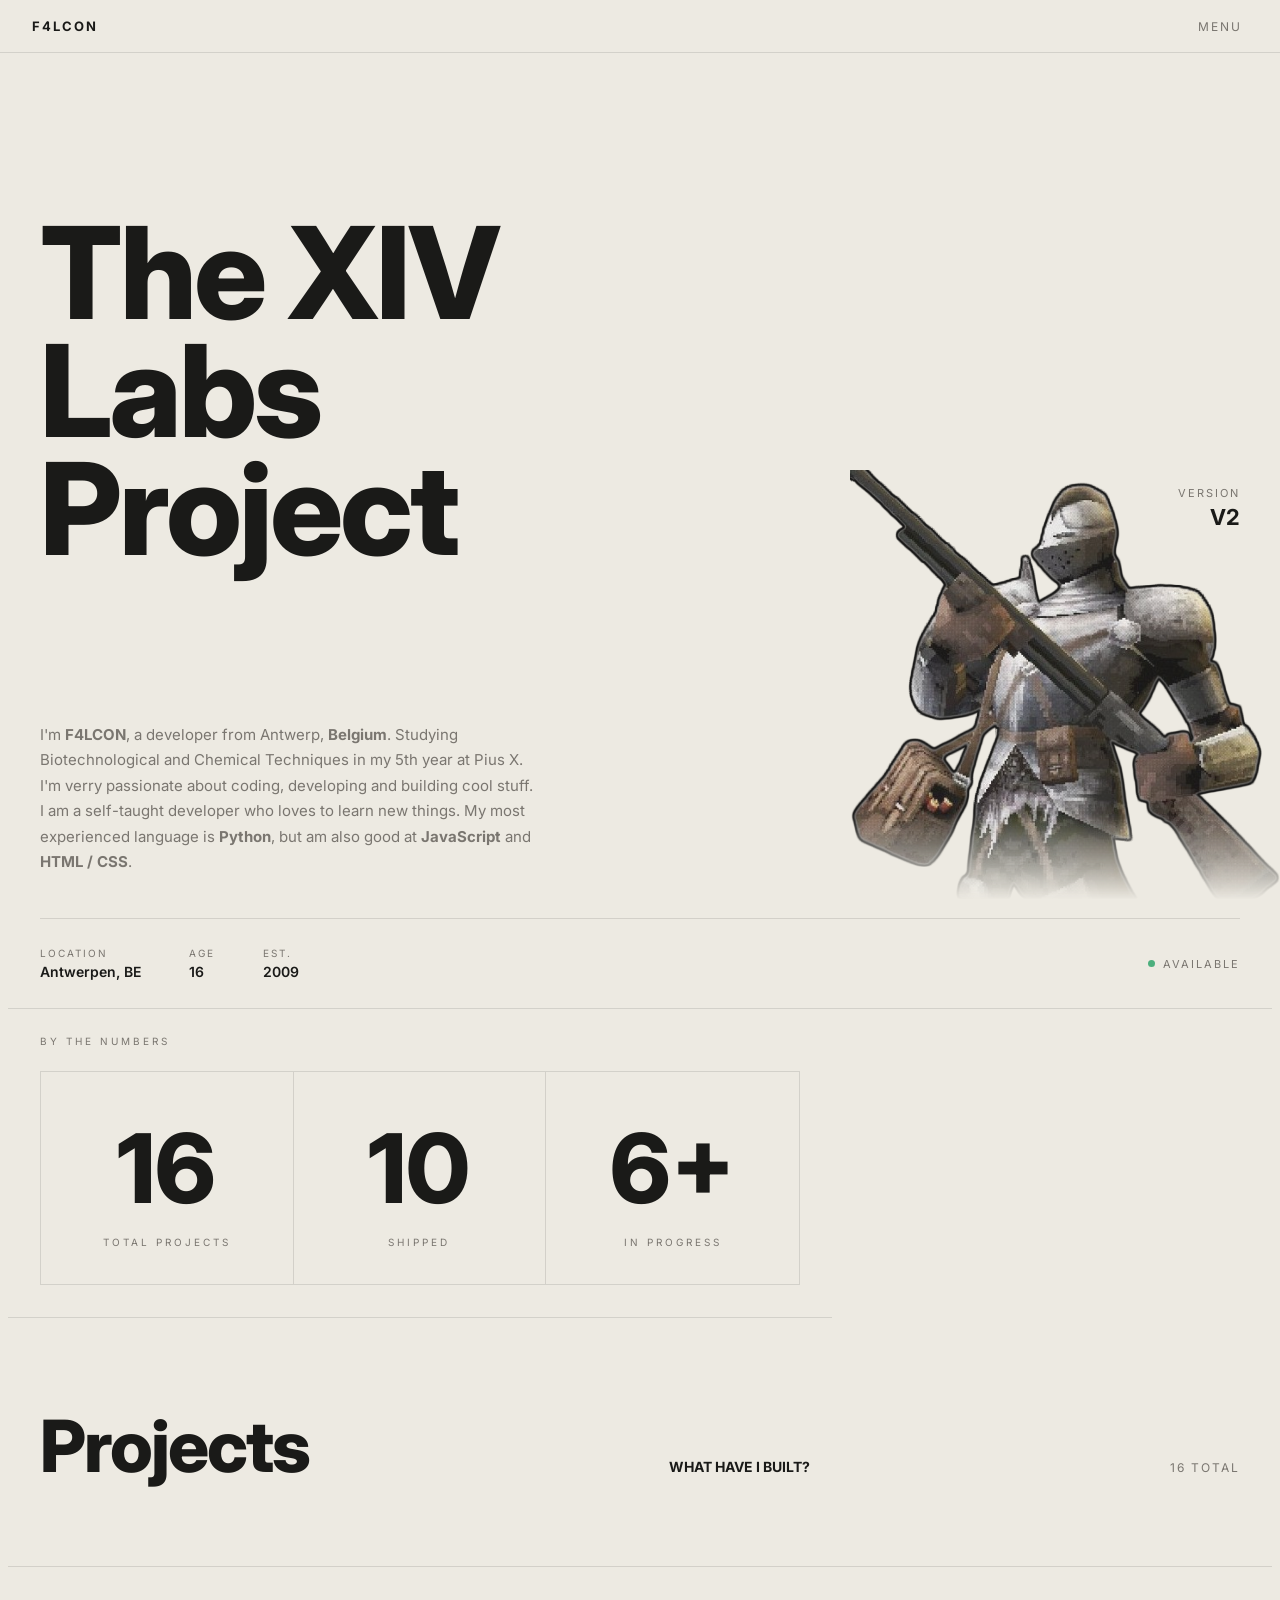
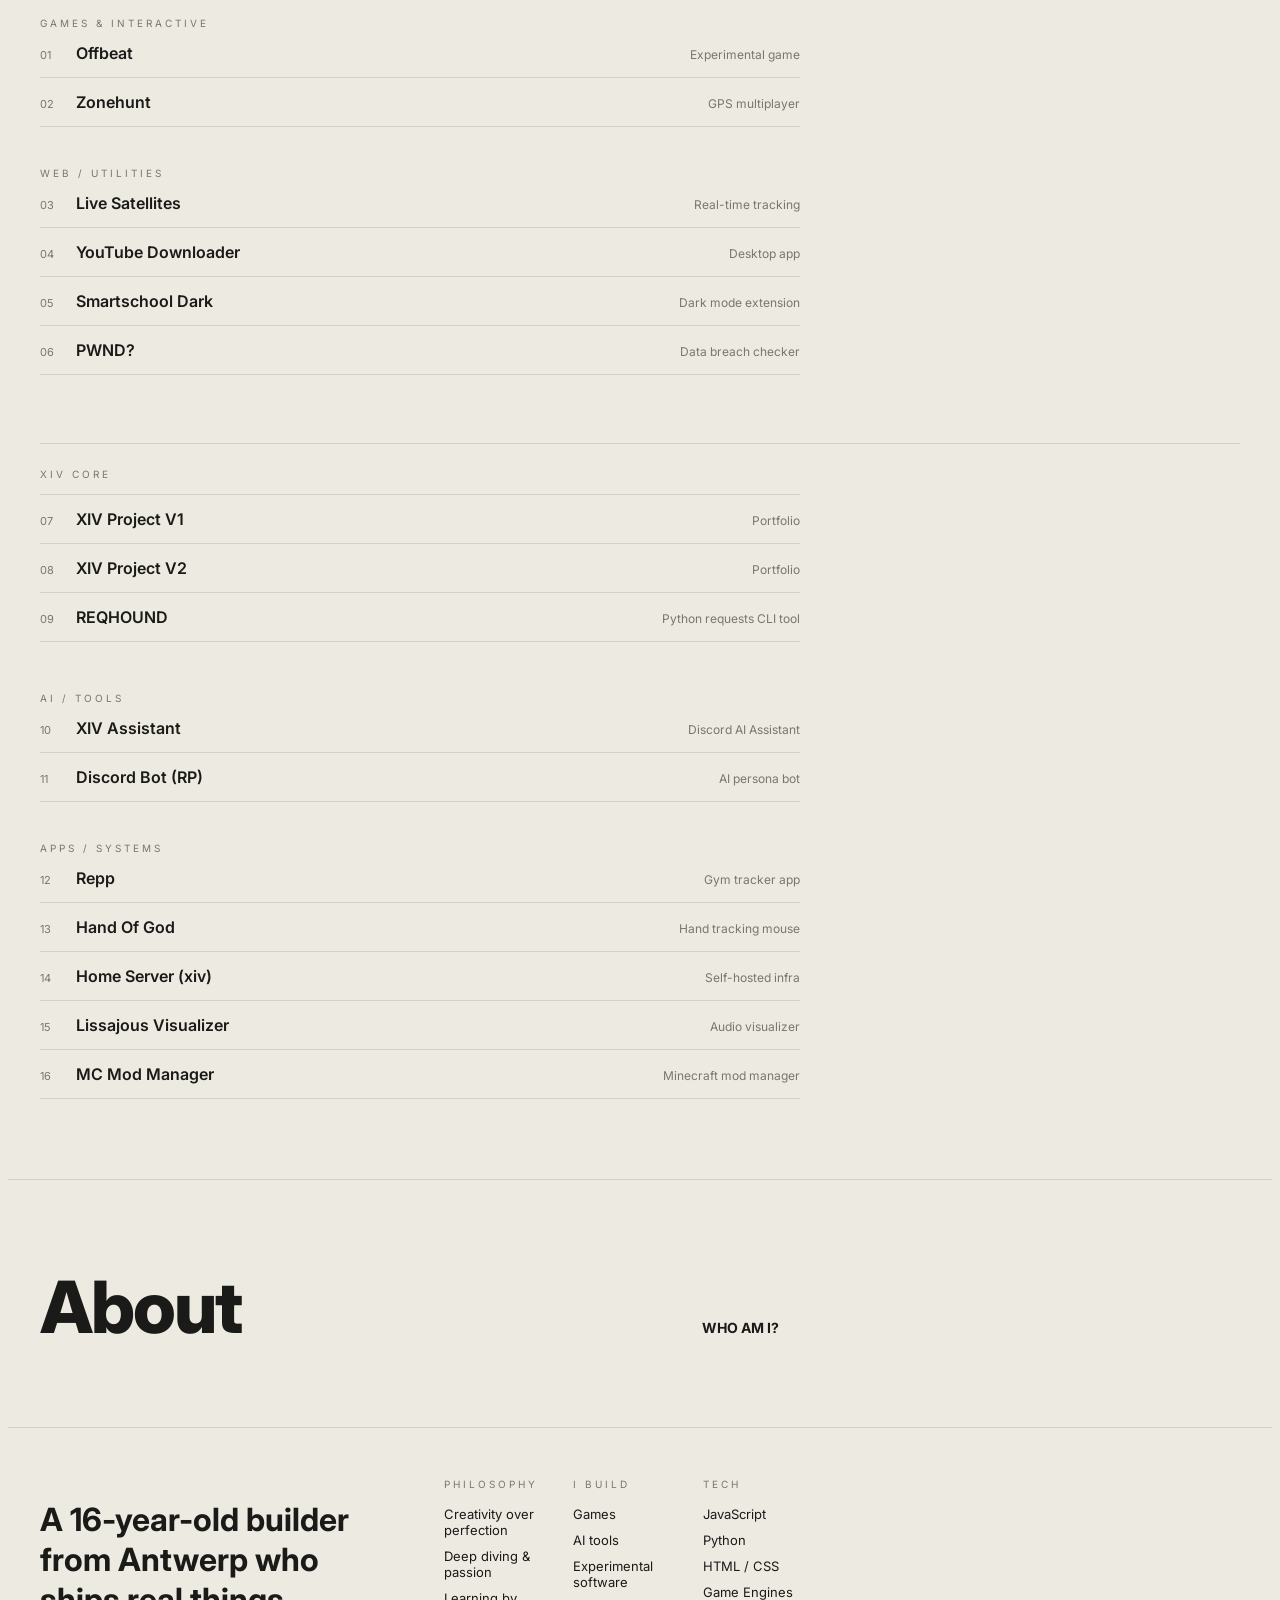
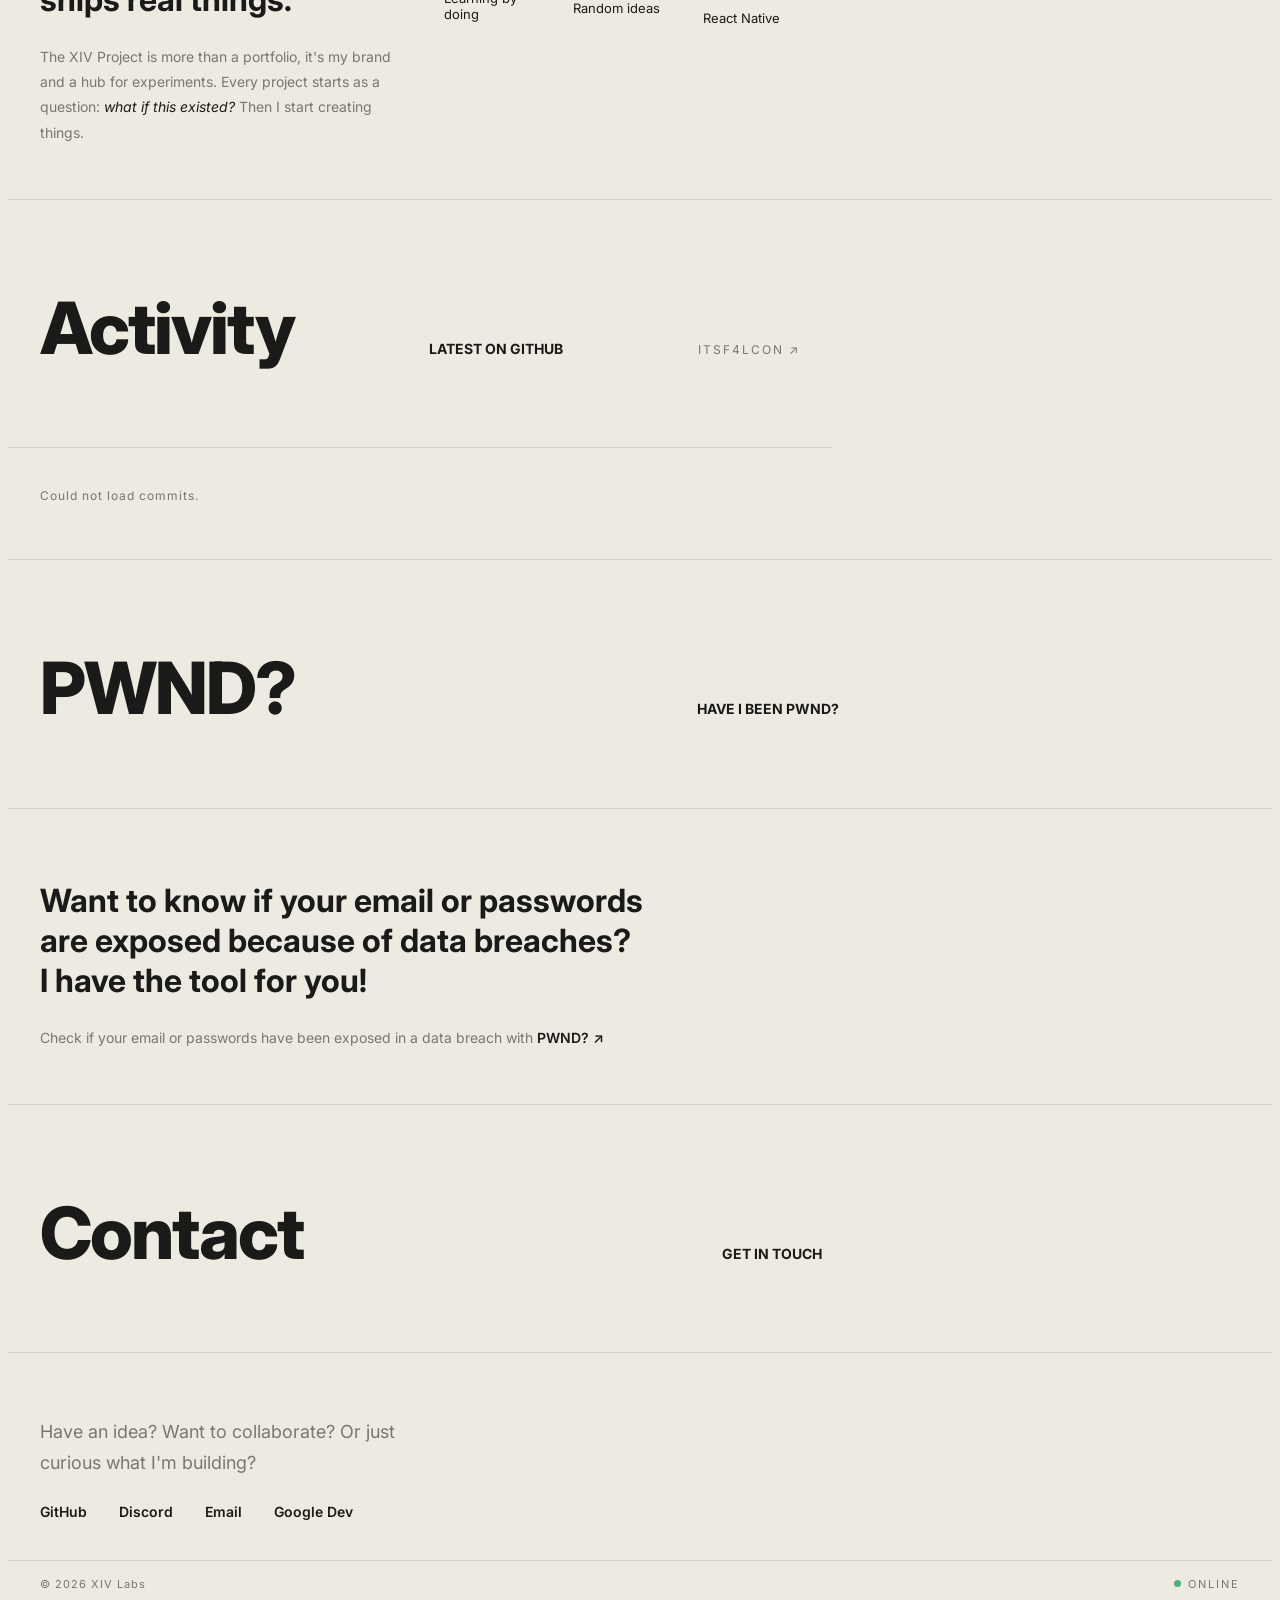
==== index.html @ 8c8ad5ab "Update right-column HTML comment Modify the inline HTML comment in index.html that marks the right c" ====
<!DOCTYPE html>
<html lang="en">
<head>
<meta charset="UTF-8">
<meta name="viewport" content="width=device-width, initial-scale=1.0">
<title>XIV Labs</title>

<!-- Favicon -->
<link rel="icon" type="image/png" href="XIV.png">
<link rel="apple-touch-icon" href="XIV.png">

<!-- OG / Discord embed -->
<meta property="og:title" content="XIV Labs — F4LCON">
<meta property="og:description" content="Developer from Antwerp. Building games, AI tools, and experimental software.">
<meta property="og:image" content="https://xivlabs.tech/XIV.png">
<meta property="og:url" content="https://xivlabs.tech">
<meta property="og:type" content="website">
<meta name="twitter:card" content="summary_large_image">
<meta name="twitter:title" content="XIV Labs — F4LCON">
<meta name="twitter:description" content="Developer from Antwerp. Building games, AI tools, and experimental software.">
<meta name="twitter:image" content="https://xivlabs.tech/XIV.png">

<link href="https://fonts.googleapis.com/css2?family=Inter:wght@300;400;500;600;700;800;900&display=swap" rel="stylesheet">
<link rel="stylesheet" href="styless.css">



</head>
<body>

<div class="side-menu" id="sideMenu">
  <div class="side-inner">

  <div class="side-profile">
    <div class="profile-left">
      <div class="profile-handle">F4LCON</div>
      <div class="profile-role">Builder / Developer</div>
    </div>
    <div class="profile-right">
      <div class="profile-status">
        <div class="status-dot"></div>
        Available
      </div>
      <div class="profile-location">Antwerpen, BE</div>
    </div>
  </div>

   <div class="side-clock">
    <div class="clock-time" id="clockTime">
      00<span class="colon">:</span>00<span class="colon">:</span>00
    </div>
    <div class="clock-meta">
      <div class="clock-date" id="clockDate">—</div>
      <div class="clock-tz">CET / UTC+1</div>
    </div>
  </div>

  <div class="side-nav">
    <a href="#projects">Projects <span class="nav-arrow">↗</span></a>
    <a href="#about">About <span class="nav-arrow">↗</span></a>
    <a href="#activity">Activity <span class="nav-arrow">↗</span></a>
    <a href="#PWND?">PWND? <span class="nav-arrow">↗</span></a>
    <a href="#contact">Contact <span class="nav-arrow">↗</span></a>
  </div>

  <img src="XIV.png" class="corner-avatar" alt="avatar">


    <div class="side-socials">
    <div class="social-label">Find me</div>
    <div class="social-row">
      <a href="https://github.com/itsf4lcon" class="social-link">GitHub</a>
      <a href="#" class="social-link">Discord</a>
      <a href="mailto:ran.geerts@xivlabs.tech" class="social-link">Email</a>
      <a href="https://g.dev/GeertsRan" class="social-link">Google Dev</a>
    </div>
  </div>
</div>
</div>

<img src="XIV.png" class="corner-avatar" alt="avatar" id="knightAvatar">
<div class="knight-popup" id="knightPopup"></div>

<div class="page" id="page">

 <nav>
    <a href="#" class="nav-logo">F4LCON</a>
    <button class="menu-btn" id="menuBtn">Menu</button>
  </nav>

<!-- HERO -->
<section class="hero">
  <div class="hero-version">
    <span class="hero-version-label">Version</span>
    <span class="hero-version-num">V2</span>
  </div>
  <h1 class="hero-title">The XIV Labs<br>Project</h1>
  <p class="hero-desc">I'm <strong>F4LCON</strong>, a developer from Antwerp, <strong>Belgium</strong>. Studying Biotechnological and Chemical Techniques in my 
    5th year at Pius X. I'm verry passionate about coding, developing and building cool stuff. I am
    a self-taught developer who loves to learn new things. My most experienced language is <strong>Python</strong>, but am also good at <strong>JavaScript</strong> and <strong>HTML / CSS</strong>.
  </p>
  <div class="hero-meta">
    <div class="meta-item">
      <span class="meta-label">Location</span>
      <span class="meta-value">Antwerpen, BE</span>
    </div>
    <div class="meta-item">
      <span class="meta-label">Age</span>
      <span class="meta-value">16</span>
    </div>
    <div class="meta-item">
      <span class="meta-label">Est.</span>
      <span class="meta-value">2009</span>
    </div>
    <div class="hero-available">
      <div class="avail-dot"></div>
      Available
    </div>
  </div>
</section>

<div class="extra-page" id="extra-page">
<!-- STATS -->
<section class="stats-section">
  <p class="stats-label reveal">By the numbers</p>
  <div class="stats-grid">
    <div class="stat-box">
      <span class="stat-num" data-val="13">16</span>
      <span class="stat-lbl">Total Projects</span>
    </div>
    <div class="stat-box">
      <span class="stat-num" data-val="7">10</span>
      <span class="stat-lbl">Shipped</span>
    </div>
    <div class="stat-box">
      <span class="stat-num" data-val="5">6+</span>
      <span class="stat-lbl">In Progress</span>
    </div>
  </div>
</section>
</div>
<!-- PROJECTS -->
<section class="projects-section" id="projects">
  <div class="section-header reveal">
    <h2 class="section-title">Projects</h2>
    <p><strong>WHAT HAVE I BUILT?</strong></p>
    <span class="section-count">16 Total</span>
  </div>

  <div class="projects-grid extra-page">
    <!-- Left column -->
    <div>
      <div class="proj-category extra-page">
        <p class="cat-label">Games &amp; Interactive</p>
        <a href="#" class="proj-item" data-d="0">
          <span class="proj-num">01</span>
          <span class="proj-name">Offbeat</span>
          <span class="proj-tag">Experimental game</span>
        </a>
        <a href="https://github.com/itsF4LCON/ZONE-Hunt-Server" class="proj-item" data-d="1">
          <span class="proj-num">02</span>
          <span class="proj-name">Zonehunt</span>
          <span class="proj-tag">GPS multiplayer</span>
        </a>
      </div>
      <div class="proj-category extra-page">
        <p class="cat-label">Web / Utilities</p>
        <a href="#" class="proj-item" data-d="2">
          <span class="proj-num">03</span>
          <span class="proj-name">Live Satellites</span>
          <span class="proj-tag">Real-time tracking</span>
        </a>
        <a href="https://github.com/itsF4LCON/Youtube-Downloader" class="proj-item" data-d="3">
          <span class="proj-num">04</span>
          <span class="proj-name">YouTube Downloader</span>
          <span class="proj-tag">Desktop app</span>
        </a>
        <a href="https://github.com/itsF4LCON/Smartschool-dark" class="proj-item" data-d="4">
          <span class="proj-num">05</span>
          <span class="proj-name">Smartschool Dark</span>
          <span class="proj-tag">Dark mode extension</span>
        </a>
        <a href="https://pwnd.xivlabs.tech" class="proj-item" data-d="4">
          <span class="proj-num">06</span>
          <span class="proj-name">PWND?</span>
          <span class="proj-tag">Data breach checker</span>
      </div>
      <div class="proj-category extra-page">
        <p class="cat-label">XIV Core</p>
        <a href="https://thexivproject.netlify.app" class="proj-item" data-d="5">
          <span class="proj-num">07</span>
          <span class="proj-name">XIV Project V1</span>
          <span class="proj-tag">Portfolio</span>
        </a>
        <a href="https://xivv2.netlify.app" class="proj-item" data-d="5">
          <span class="proj-num">08</span>
          <span class="proj-name">XIV Project V2</span>
          <span class="proj-tag">Portfolio</span>
        </a>
        <a href="https://github.com/itsF4LCON/REQHOUND" class="proj-item" data-d="5">
          <span class="proj-num">09</span>
          <span class="proj-name">REQHOUND</span>
          <span class="proj-tag">Python requests CLI tool</span>
        </a>
      </div>
    </div>
    <!-- Right column or some shit -->
    <div>
      <div class="proj-category extra-page">
        <p class="cat-label">AI / Tools</p>
        <a href="#" class="proj-item" data-d="0">
          <span class="proj-num">10</span>
          <span class="proj-name">XIV Assistant</span>
          <span class="proj-tag">Discord AI Assistant</span>
        </a>
        <a href="#" class="proj-item" data-d="1">
          <span class="proj-num">11</span>
          <span class="proj-name">Discord Bot (RP)</span>
          <span class="proj-tag">AI persona bot</span>
        </a>
      </div>
      <div class="proj-category extra-page">
        <p class="cat-label">Apps / Systems</p>
        <a href="https://repp.xivlabs.tech/" class="proj-item" data-d="2">
          <span class="proj-num">12</span>
          <span class="proj-name">Repp</span>
          <span class="proj-tag">Gym tracker app</span>
        </a>
        <a href="https://github.com/itsF4LCON/HandOfGod" class="proj-item" data-d="3">
          <span class="proj-num">13</span>
          <span class="proj-name">Hand Of God</span>
          <span class="proj-tag">Hand tracking mouse</span>
        </a>
        <a href="#" class="proj-item" data-d="4">
          <span class="proj-num">14</span>
          <span class="proj-name">Home Server (xiv)</span>
          <span class="proj-tag">Self-hosted infra</span>
        </a>
        <a href="https://github.com/itsF4LCON/VIZUAL" class="proj-item" data-d="5">
          <span class="proj-num">15</span>
          <span class="proj-name">Lissajous Visualizer</span>
          <span class="proj-tag">Audio visualizer</span>
        </a>
        <a href="https://github.com/itsF4LCON/XIV-s-MOD-MANAGER" class="proj-item" data-d="5">
          <span class="proj-num">16</span>
          <span class="proj-name">MC Mod Manager</span>
          <span class="proj-tag">Minecraft mod manager</span>
        </a>
      </div>
    </div>
  </div>

</section>

<!-- ABOUT -->
<section class="about-section" id="about">
  <div class="section-header reveal">
    <h2 class="section-title">About</h2>
    <p><strong>WHO AM I?</strong></p>
    <span class="section-count"> </span>
  </div>
<div class="extra-page" id="extra-page">
  <div class="about-inner">
    <div class="about-left reveal">
      <p class="about-tagline">A 16-year-old builder from Antwerp who ships real things.</p>
      <p class="about-body">
        The XIV Project is more than a portfolio, it's my brand and a hub for experiments. Every project starts as a question: <em>what if this existed?</em> Then I start creating things.
      </p>
    </div>
    <div class="about-cols reveal">
      <div>
        <p class="about-col-label">Philosophy</p>
        <div class="about-col-items">
          <span>Creativity over perfection</span>
          <span>Deep diving &amp; passion</span>
          <span>Learning by doing</span>
        </div>
      </div>
      <div>
        <p class="about-col-label">I Build</p>
        <div class="about-col-items">
          <span>Games</span>
          <span>AI tools</span>
          <span>Experimental software</span>
          <span>Random ideas</span>
        </div>
      </div>
      <div>
        <p class="about-col-label">Tech</p>
        <div class="about-col-items">
          <span>JavaScript</span>
          <span>Python</span>
          <span>HTML / CSS</span>
          <span>Game Engines</span>
          <span>React Native</span>
        </div>
      </div>
    </div>
  </div>
</div>
</section>

<!-- GITHUB ACTIVITY -->
<section class="activity-section extra-page" id="activity">
  <div class="section-header reveal">
    <h2 class="section-title">Activity</h2>
    <p><strong>LATEST ON GITHUB</strong></p>
    <a href="https://github.com/itsF4LCON" class="section-count" target="_blank" style="text-decoration:none;">itsF4LCON ↗</a>
  </div>
  <div class="activity-feed reveal" id="gh-feed">
    <div class="gh-loading">Fetching activity...</div>
  </div>
</section>

<section class="contact-section" id="PWND?">
  <div class="section-header reveal">
    <h2 class="section-title">PWND?</h2>
    <p><strong>HAVE I BEEN PWND?</strong></p>
    <span class="section-count"> </span>
  </div>
  <div class="contact-inner reveal">
    <p class="about-tagline">Want to know if your email or passwords <br>are exposed because of data breaches? <br>
    I have the tool for you!</p>
    <p class="about-body">
    Check if your email or passwords have been exposed in a data breach with <a href="https://pwnd.xivlabs.tech" class="contact-link"> PWND? ↗</a>
    </p>
  </div>
</section>

<!-- CONTACT -->
<section class="contact-section" id="contact">
  <div class="section-header reveal">
    <h2 class="section-title">Contact</h2>
    <p><strong>GET IN TOUCH</strong></p>
    <span class="section-count"> </span>
  </div>
  <div class="contact-inner reveal">
    <p class="contact-body-text">Have an idea? Want to collaborate? Or just curious what I'm building?</p>
    <div class="contact-links-row">
      <a href="https://github.com/itsf4lcon" class="contact-link">GitHub</a>
      <a href="#" class="contact-link">Discord</a>
      <a href="mailto:ran.geerts@xivlabs.tech" class="contact-link">Email</a>
      <a href="https://g.dev/GeertsRan" class="contact-link">Google Dev</a>
    </div>
  </div>
</section>
</div>
<!-- FOOTER -->
<footer>
  <span class="footer-copy">© 2026 XIV Labs</span>
  <div class="footer-online">
    <div class="footer-dot"></div>
    Online
  </div>
</footer>



<script>
// =========================
// ALL REPOS COMMITS FEED
// =========================
const ghFeed = document.getElementById('gh-feed');
const USER = "itsF4LCON";

fetch(`https://api.github.com/users/${USER}/repos?per_page=100&sort=updated`)
  .then(r => r.json())
  .then(async repos => {

    // Fetch commits from top updated repos (limit to avoid rate limit)
    const commitFetches = repos.slice(0, 10).map(repo =>
      fetch(`https://api.github.com/repos/${USER}/${repo.name}/commits?per_page=5`)
        .then(r => r.json())
        .then(commits =>
          commits.map(c => ({
            message: c.commit.message.split('\n')[0],
            author: c.commit.author.name,
            avatar: c.author?.avatar_url || '',
            date: new Date(c.commit.author.date),
            url: c.html_url,
            repo: repo.name
          }))
        )
        .catch(() => [])
    );

    const allCommits = (await Promise.all(commitFetches))
      .flat()
      .sort((a, b) => b.date - a.date)
      .slice(0, 8);

    const now = new Date();

    const items = allCommits.map((c, i) => {
      const diff = Math.floor((now - c.date) / 1000 / 60);

      let ago = diff < 60 
        ? `${diff}m ago` 
        : diff < 1440 
          ? `${Math.floor(diff/60)}h ago` 
          : `${Math.floor(diff/1440)}d ago`;

      return `
        <a href="${c.url}" target="_blank" class="gh-item"
           style="animation-delay:${i * 50}ms; align-items: flex-start; padding: 12px 0; color: inherit; text-decoration: none;">
          
          <span class="gh-dot" style="margin-top: 6px;"></span>

          <div style="display: flex; flex-direction: column; gap: 4px; width: 100%;">
            
            <span style="font-weight: 600; font-size: 1.05em; line-height: 1.4;">
              ${c.message}
            </span>

            <span style="font-size: 0.85em; display: flex; align-items: center; gap: 6px;">
              <img src="${c.avatar}" style="width: 16px; height: 16px; border-radius: 50%;">
              <span style="opacity: 0.7;">
                <strong>${c.author}</strong> in ${c.repo} • ${ago}
              </span>
            </span>

          </div>
        </a>
      `;
    });

    ghFeed.innerHTML = items.join('') || '<div class="gh-loading">No commits found.</div>';
  })
  .catch(err => {
    console.error(err);
    ghFeed.innerHTML = '<div class="gh-loading">Could not load commits.</div>';
  });


// =========================
// KNIGHT EASTER EGG
// =========================
const knight = document.getElementById('knightAvatar');
const popup = document.getElementById('knightPopup');

const messages = [
  'still here.', 'always am.', 'they called me XIV. don\'t remember why.',
  'used to serve. long time ago.', 'the flag changed. I didn\'t.',
  'they put me on a list after that.', 'death list. number three.',
  'the first two found me.', 'they didn\'t leave.',
  'last contract went sideways. client didn\'t make it.',
  'neither did the ones who sent him.', 'no orders now. no flag. just the shotgun.',
  'they called it anarchy. I call it survival.', 'XIV was a rank once. now it\'s a warning.',
  '...you\'ve been here a while. follow me.',
];

let clickCount = 0;
let popupTimeout;

knight.style.pointerEvents = 'auto';
knight.style.cursor = 'pointer';

knight.addEventListener('click', () => {
  if (clickCount >= messages.length) return;

  const msg = messages[clickCount];
  popup.textContent = msg;
  popup.classList.add('show');

  clearTimeout(popupTimeout);

  if (clickCount === messages.length - 1) {
    setTimeout(() => { window.location.href = 'game.html'; }, 2000);
  } else {
    popupTimeout = setTimeout(() => popup.classList.remove('show'), 2000);
  }

  knight.style.transform = 'scale(0.92)';
  setTimeout(() => knight.style.transform = '', 150);

  clickCount++;
});


// =========================
// CLOCK
// =========================
function updateClock() {
  const now = new Date();
  const h = String(now.getHours()).padStart(2,'0');
  const m = String(now.getMinutes()).padStart(2,'0');
  const s = String(now.getSeconds()).padStart(2,'0');

  document.getElementById('clockTime').innerHTML =
    `${h}<span class="colon">:</span>${m}<span class="colon">:</span>${s}`;

  const days = ['Sun','Mon','Tue','Wed','Thu','Fri','Sat'];
  const months = ['Jan','Feb','Mar','Apr','May','Jun','Jul','Aug','Sep','Oct','Nov','Dec'];

  document.getElementById('clockDate').textContent =
    `${days[now.getDay()]} ${now.getDate()} ${months[now.getMonth()]} ${now.getFullYear()}`;
}

updateClock();
setInterval(updateClock, 1000);


// =========================
// OBSERVERS & UI
// =========================
const obs = new IntersectionObserver(entries => {
  entries.forEach(e => {
    if (e.isIntersecting) e.target.classList.add('vis');
  });
}, { threshold: 0.08 });

document.querySelectorAll('.reveal').forEach(el => obs.observe(el));

const menuBtn = document.getElementById('menuBtn');
const page = document.getElementById('page');
const sideMenu = document.getElementById('sideMenu');

menuBtn.addEventListener('click', () => {
  page.classList.toggle('shift');
  sideMenu.classList.toggle('open');
});

page.addEventListener('click', (e) => {
  if (sideMenu.classList.contains('open') && !menuBtn.contains(e.target)) {
    page.classList.remove('shift');
    sideMenu.classList.remove('open');
  }
});

document.querySelectorAll('.side-inner a').forEach(link => {
  link.addEventListener('click', () => {
    page.classList.remove('shift');
    sideMenu.classList.remove('open');
  });
});

document.querySelectorAll('.stat-num').forEach(el => {
  new IntersectionObserver(entries => {
    entries.forEach(e => {
      if (e.isIntersecting) e.target.classList.add('vis');
    });
  }, { threshold: 0.3 }).observe(el);
});

document.querySelectorAll('.proj-item').forEach(el => {
  new IntersectionObserver(entries => {
    entries.forEach(e => {
      if (e.isIntersecting) {
        setTimeout(() => {
          e.target.classList.add('vis');
        }, (parseInt(e.target.dataset.d || 0)) * 55);
      }
    });
  }, { threshold: 0.05 }).observe(el);
});

document.querySelectorAll('a[href^="#"]').forEach(a => {
  a.addEventListener('click', e => {
    const t = document.querySelector(a.getAttribute('href'));
    if (t) {
      e.preventDefault();
      t.scrollIntoView({ behavior: 'smooth' });
    }
  });
});
</script>
</body>
</html>
---- styless.css ----
html { scroll-behavior: smooth; }

:root {
  --bg: #EDEAE2;
  --ink: #1A1A18;
  --mid: #7A7670;
  --border: rgba(26,26,24,0.12);
  --green: #4CAF7D;
}

.side-socials {
  padding: 20px 36px;
  display: flex; gap: 0; flex-direction: column;
}
.social-label {
  font-size: 9px; letter-spacing: 3px; text-transform: uppercase;
  color: var(--mid); margin-bottom: 14px;
}
.social-row { display: flex; gap: 12px; flex-wrap: wrap; }
.social-link {
  font-family: 'DM Mono', monospace;
  font-size: 11px; letter-spacing: 1px;
  color: var(--mid); text-decoration: none;
  padding: 5px 10px;
  border: 1px solid var(--border);
  transition: all 0.2s;
}
.social-link:hover {
  background: var(--ink); color: var(--bg); border-color: var(--ink);
}

.side-nav { padding: 24px 36px; border-bottom: 1px solid var(--border); }
.side-nav a {
  display: flex; align-items: center; justify-content: space-between;
  padding: 13px 0; border-bottom: 1px solid var(--border);
  text-decoration: none; color: var(--ink);
  font-size: 15px; font-weight: 600;
  transition: padding-left 0.18s cubic-bezier(0.23,1,0.32,1), color 0.2s;
}
.side-nav a:first-child { border-top: 1px solid var(--border); }
.side-nav a:hover { padding-left: 6px; color: var(--mid); }
.nav-arrow {
  font-size: 12px; color: var(--mid); opacity: 0;
  transform: translateX(-6px);
  transition: opacity 0.2s, transform 0.2s;
}
.side-nav a:hover .nav-arrow { opacity: 1; transform: translateX(0); }

.side-profile {
  padding: 36px 36px 28px;
  border-bottom: 1px solid var(--border);
  display: flex; justify-content: space-between; align-items: flex-start;
}
.profile-left { display: flex; flex-direction: column; gap: 6px; }
.profile-handle {
  font-size: 20px; font-weight: 800;
  letter-spacing: -0.5px; line-height: 1;
}
.profile-role {
  font-family: 'DM Mono', monospace;
  font-size: 11px; color: var(--mid); letter-spacing: 0.5px;
}
.profile-right { text-align: right; }
.profile-status {
  display: flex; align-items: center; gap: 6px; justify-content: flex-end;
  font-size: 10px; letter-spacing: 2px; text-transform: uppercase; color: var(--mid);
}
.status-dot {
  width: 6px; height: 6px; border-radius: 50%; background: var(--green);
  animation: ping 2s ease-in-out infinite; flex-shrink: 0;
}
@keyframes ping {
  0%,100% { box-shadow: 0 0 0 0 rgba(76,175,125,0.5); }
  50%      { box-shadow: 0 0 0 5px rgba(76,175,125,0); }
}
.profile-location {
  font-size: 11px; color: var(--mid); margin-top: 4px;
  font-family: 'DM Mono', monospace;
}
 
.side-clock {
  padding: 24px 36px;
  border-bottom: 1px solid var(--border);
  display: flex; justify-content: space-between; align-items: flex-end;
}
.clock-time {
  font-family: 'DM Mono', monospace;
  font-size: 44px; font-weight: 300;
  letter-spacing: -2px; line-height: 1;
  color: var(--ink);
  transition: opacity 0.1s;
}
.clock-time .colon {
  animation: blink 1s step-end infinite;
  display: inline-block;
}
@keyframes blink { 0%,100% { opacity:1; } 50% { opacity:0; } }
.clock-meta { text-align: right; display: flex; flex-direction: column; gap: 4px; }
.clock-date {
  font-size: 11px; color: var(--mid);
  font-family: 'DM Mono', monospace;
}
.clock-tz {
  font-size: 9px; letter-spacing: 2px; text-transform: uppercase; color: var(--mid);
  opacity: 0.6;
}
 

.projects-scroll {
  overflow-x: auto;
  overflow-y: hidden;
  white-space: nowrap;
}

.projects-track {
  display: inline-flex;
  gap: 64px;
  padding: 40px 32px;
}

.menu-btn {
  background: none;
  border: none;
  font-size: 12px;
  letter-spacing: 2px;
  text-transform: uppercase;
  cursor: pointer;
  color: var(--mid);
}

.side-menu {
  position: fixed;
  top: 0;
  right: 0;
  width: 66.666vw; /* 2/3 of screen */
  height: 100vh;
  background: var(--bg);
  border-left: 1px solid var(--border);
  transform: translateX(100%);
  transition: transform 0.45s cubic-bezier(0.77, 0, 0.175, 1);
  z-index: 200;
}

.side-profile {
  display: flex;
  align-items: center;
  gap: 12px;
  margin-bottom: 32px;
}

.side-avatar {
  width: 40px;
  height: 40px;
  background: var(--ink);
  border-radius: 50%;
}

.side-name {
  font-weight: 600;
}

.side-role {
  font-size: 12px;
  color: var(--mid);
}

.side-inner a {
  transform: translateX(10px);
  opacity: 0;
}

.side-menu.open .side-inner a {
  transform: translateX(0);
  opacity: 1;
  transition: all 0.4s;
}

.corner-avatar {
  position: fixed;
  right: 0;
  bottom: 0;
  width: 430px; /* adjust size */
  height: auto;
  z-index: 150;
  pointer-events: none; /* so it doesn’t block clicks */
}

.side-menu.open {
  transform: translateX(0);
}

.side-inner {
  padding: 80px 32px;
  display: flex;
  flex-direction: column;
  gap: 24px;
}

.side-inner a {
  font-size: 16px;
  font-weight: 600;
  color: var(--ink);
  text-decoration: none;
}

.side-inner a:hover {
  color: var(--mid);
}

.page {
  transition: transform 0.45s cubic-bezier(0.77, 0, 0.175, 1);
   
}
.corner-avatar {
  opacity: 0.9;
  filter: drop-shadow(0 40px 40px rgba(0,0,0,0.15));
  animation: float 4s ease-in-out infinite;
  mask-image: linear-gradient(to bottom, black 80%, transparent 100%);
   filter:
    drop-shadow(2px 0 0 black)
    drop-shadow(-2px 0 0 black)
    drop-shadow(0 2px 0 black)
    drop-shadow(0 -2px 0 black);
}

.corner-avatar:active {
  transform: scale(0.7);
}

@keyframes float {
  0%, 100% { transform: translateY(0); }
  50% { transform: translateY(-8px); }
}
.extra-page {
  padding-right: 440px;
}
.side-menu {
  transform: translateX(100%);
  transition: transform 0.4s ease;
}


.page.shift {
  transform: translateX(-66.666vw);
}
/* SIDE MENU */
.side-menu {
  position: fixed;
  top: 0;
  right: 0;
  height: 100vh;
  background: var(--bg);
  border-left: 1px solid var(--border);
  z-index: 200;
}

/* PUSH STATE */


body {
  background: var(--bg);
  color: var(--ink);
  font-family: 'Inter', sans-serif;
  font-size: 14px;
  -webkit-font-smoothing: antialiased;
}

::-webkit-scrollbar { width: 4px; }
::-webkit-scrollbar-track { background: var(--bg); }
::-webkit-scrollbar-thumb { background: rgba(26,26,24,0.2); }

/* ── NAV ── */
nav {
  position: fixed; top: 0; left: 0; right: 0; z-index: 100;
  height: 52px; padding: 0 32px;
  display: flex; justify-content: space-between; align-items: center;
  background: var(--bg); border-bottom: 1px solid var(--border);
}
.nav-logo {
  font-size: 13px; font-weight: 700; letter-spacing: 2px;
  text-transform: uppercase; color: var(--ink); text-decoration: none;
}
.menu-btn {
  background: none; border: none; cursor: pointer;
  font-family: 'Inter', sans-serif;
  font-size: 12px; letter-spacing: 2px;
  text-transform: uppercase; color: var(--mid);
  transition: color 0.2s;
}
.menu-btn:hover { color: var(--ink); }

/* ── HERO ── */
.hero {
  min-height: 100vh;
  padding: 100px 32px 0;
  display: flex; flex-direction: column;
  border-bottom: 1px solid var(--border);
  position: relative;
}
.hero-version {
  position: absolute; right: 32px; top: 50%;
  transform: translateY(-50%);
  text-align: right;
}
.hero-version-label {
  font-size: 11px; letter-spacing: 2px; text-transform: uppercase;
  color: var(--mid); display: block; margin-bottom: 4px;
}
.hero-version-num {
  font-size: 22px; font-weight: 700; color: var(--ink);
}
.hero-title {
  font-size: clamp(72px, 10vw, 140px);
  font-weight: 800;
  line-height: 0.92;
  letter-spacing: -3px;
  max-width: 700px;
  opacity: 0; animation: up 0.7s 0.05s forwards;
}
.hero-desc {
  margin-top: 48px;
  font-size: 15px; line-height: 1.7;
  color: var(--mid); max-width: 500px; font-weight: 400;
  opacity: 0; animation: up 0.6s 0.2s forwards;
}
.hero-meta {
  margin-top: auto;
  padding: 28px 0;
  border-top: 1px solid var(--border);
  display: flex; align-items: center; gap: 48px;
  opacity: 0; animation: up 0.6s 0.35s forwards;
}
.meta-item { display: flex; flex-direction: column; gap: 4px; }
.meta-label {
  font-size: 10px; letter-spacing: 2px; text-transform: uppercase;
  color: var(--mid);
}
.meta-value { font-size: 14px; font-weight: 600; }
.hero-available {
  margin-left: auto;
  display: flex; align-items: center; gap: 8px;
  font-size: 11px; letter-spacing: 2px; text-transform: uppercase;
  color: var(--mid);
}
.avail-dot {
  width: 7px; height: 7px; border-radius: 50%;
  background: var(--green);
  box-shadow: 0 0 0 0 rgba(76,175,125,0.4);
  animation: ping 2s ease-in-out infinite;
}
@keyframes ping {
  0%, 100% { box-shadow: 0 0 0 0 rgba(76,175,125,0.4); }
  50% { box-shadow: 0 0 0 5px rgba(76,175,125,0); }
}

/* ── STATS ── */
.stats-section {
  border-bottom: 1px solid var(--border);
  padding: 16px 32px 0;
}
.stats-label {
  font-size: 10px; letter-spacing: 3px; text-transform: uppercase;
  color: var(--mid); margin-bottom: 24px;
}
.stats-grid {
  display: grid; grid-template-columns: repeat(3, 1fr);
  border: 1px solid var(--border);
  margin-bottom: 32px;
}
.stat-box {
  padding: 48px 32px 36px;
  border-right: 1px solid var(--border);
  display: flex; flex-direction: column;
  align-items: center; justify-content: center;
  text-align: center;
}
.stat-box:last-child { border-right: none; }
.stat-num {
  font-size: clamp(64px, 8vw, 96px);
  font-weight: 800; line-height: 1;
  display: block; margin-bottom: 20px;
  opacity: 0;
}
.stat-num.vis { animation: countUp 0.6s forwards; }
.stat-lbl {
  font-size: 10px; letter-spacing: 3px; text-transform: uppercase;
  color: var(--mid);
}



/* ── PROJECTS ── */
.projects-section { border-bottom: 1px solid var(--border); }
.section-header {
  padding: 32px 32px 0;
  display: flex; justify-content: space-between; align-items: baseline;
  border-bottom: 1px solid var(--border); padding-bottom: 24px;
}
.section-title {
  font-size: clamp(40px, 6vw, 72px);
  font-weight: 800; letter-spacing: -2px; line-height: 1;
}
.section-count {
  font-size: 12px; letter-spacing: 2px; text-transform: uppercase;
  color: var(--mid);
}
.projects-grid {
  display: flex;
  flex-direction: column;
  padding: 40px 32px;
}
.proj-category {
  margin-bottom: 40px;
}
.proj-category + .proj-category { margin-top: 12px; }
.cat-label {
  font-size: 10px; letter-spacing: 3px; text-transform: uppercase;
  color: var(--mid); margin-bottom: 0; padding-bottom: 0;
}
.proj-item {
  display: flex; align-items: baseline; gap: 0;
  padding: 14px 0;
  border-bottom: 1px solid var(--border);
  text-decoration: none; color: var(--ink);
  transition: padding-left 0.18s;
  opacity: 0; transform: translateY(8px);
}
.proj-item.vis {
  opacity: 1; transform: translateY(0);
  transition: padding-left 0.18s, opacity 0.4s, transform 0.4s;
}
.proj-item:hover { padding-left: 6px; }
.proj-num {
  font-size: 11px; color: var(--mid); width: 36px; flex-shrink: 0;
}
.proj-name { font-size: 16px; font-weight: 600; flex: 1; }
.proj-tag {
  font-size: 12px; color: var(--mid); text-align: right;
  font-weight: 400;
}

/* ── ABOUT ── */
.about-section { border-bottom: 1px solid var(--border); }
.about-inner {
  padding: 40px 32px;
  display: grid; grid-template-columns: 1fr 1fr;
  gap: 48px;
}
.about-tagline {
  font-size: clamp(22px, 3vw, 32px);
  font-weight: 700; line-height: 1.25;
  margin-bottom: 24px;
}
.about-body {
  font-size: 14px; line-height: 1.8; color: var(--mid); font-weight: 400;
}
.about-body em { font-style: italic; color: var(--ink); }
.about-cols {
  display: grid; grid-template-columns: repeat(3, 1fr);
  gap: 32px;
}
.about-col-label {
  font-size: 10px; letter-spacing: 3px; text-transform: uppercase;
  color: var(--mid); margin-bottom: 16px;
}
.about-col-items { display: flex; flex-direction: column; gap: 10px; }
.about-col-items span { font-size: 13px; font-weight: 400; color: var(--ink); }

/* ── CONTACT ── */
.contact-section { border-bottom: 1px solid var(--border); }
.contact-inner { padding: 40px 32px; }
.contact-body-text {
  font-size: clamp(15px, 2vw, 18px);
  line-height: 1.7; color: var(--mid); font-weight: 400;
  max-width: 420px; margin: 24px 0 0;
}
.contact-links-row {
  margin-top: 24px;
  display: flex; gap: 32px;
}
.contact-link {
  font-size: 14px; font-weight: 600;
  color: var(--ink); text-decoration: none;
  transition: color 0.2s;
}
.contact-link:hover { color: var(--mid); }

/* ── FOOTER ── */
footer {
  padding: 16px 32px;
  display: flex; justify-content: space-between; align-items: center;
}
.footer-copy { font-size: 11px; letter-spacing: 1px; color: var(--mid); }
.footer-online {
  display: flex; align-items: center; gap: 7px;
  font-size: 11px; letter-spacing: 2px; text-transform: uppercase;
  color: var(--mid);
}
.footer-dot {
  width: 7px; height: 7px; border-radius: 50%; background: var(--green);
}

/* ── REVEAL ── */
.reveal { opacity: 0; transform: translateY(12px); }
.reveal.vis {
  opacity: 1; transform: translateY(0);
  transition: opacity 0.55s, transform 0.55s;
}

@keyframes up {
  from { opacity: 0; transform: translateY(14px); }
  to   { opacity: 1; transform: translateY(0); }
}
@keyframes countUp {
  from { opacity: 0; transform: translateY(16px); }
  to   { opacity: 1; transform: translateY(0); }
}

/* ── TABLET ── */
@media (max-width: 1024px) {
  .corner-avatar { width: 280px; }
  .extra-page { padding-right: 300px; }
  .about-inner { grid-template-columns: 1fr; }
  .about-cols { grid-template-columns: repeat(3, 1fr); }
}

/* ── MOBILE ── */
@media (max-width: 768px) {
  .corner-avatar { width: 160px; }
  .extra-page { padding-right: 0; }
  .hero { padding: 80px 20px 0; }
  nav { padding: 0 20px; }
  .hero-version { display: none; }
  .hero-meta { gap: 24px; flex-wrap: wrap; }
  .stats-grid { grid-template-columns: 1fr; }
  .stat-box { border-right: none; border-bottom: 1px solid var(--border); }
  .stat-box:last-child { border-bottom: none; }
  .projects-grid { padding: 24px 20px; }
  .about-inner { padding: 24px 20px; grid-template-columns: 1fr; gap: 32px; }
  .about-cols { grid-template-columns: 1fr 1fr; gap: 24px; }
  .contact-inner { padding: 24px 20px; }
  .contact-links-row { flex-direction: column; gap: 16px; }
  .section-header { padding: 24px 20px; flex-wrap: wrap; gap: 8px; }
  .side-menu { width: 85vw; }
  .page.shift { transform: translateX(-85vw); }
  footer { padding: 16px 20px; }
  .side-menu.open ~ .corner-avatar,
  .page.shift ~ .corner-avatar { display: none; }
  .social-row { flex-direction: column; gap: 8px; }
  .social-link { text-align: center; }
}

/* ── GITHUB ACTIVITY ── */
.activity-section { border-bottom: 1px solid var(--border); }
.activity-feed {
  padding: 16px 32px 32px;
  display: flex; flex-direction: column;
}
.gh-loading {
  font-size: 12px; color: var(--mid); letter-spacing: 1px;
  padding: 24px 0;
}
.gh-item {
  display: flex; align-items: center; gap: 16px;
  padding: 14px 0;
  border-bottom: 1px solid var(--border);
  text-decoration: none; color: var(--ink);
  opacity: 0; animation: up 0.4s forwards;
  transition: padding-left 0.18s;
}
.gh-item:hover { padding-left: 6px; }
.gh-item:last-child { border-bottom: none; }
.gh-dot {
  width: 6px; height: 6px; border-radius: 50%;
  background: var(--green); flex-shrink: 0;
}
.gh-action {
  font-size: 14px; flex: 1; color: var(--mid);
}
.gh-action strong { color: var(--ink); font-weight: 600; }
.gh-time {
  font-size: 11px; color: var(--mid);
  letter-spacing: 1px; text-transform: uppercase;
  font-family: 'DM Mono', monospace; flex-shrink: 0;
}
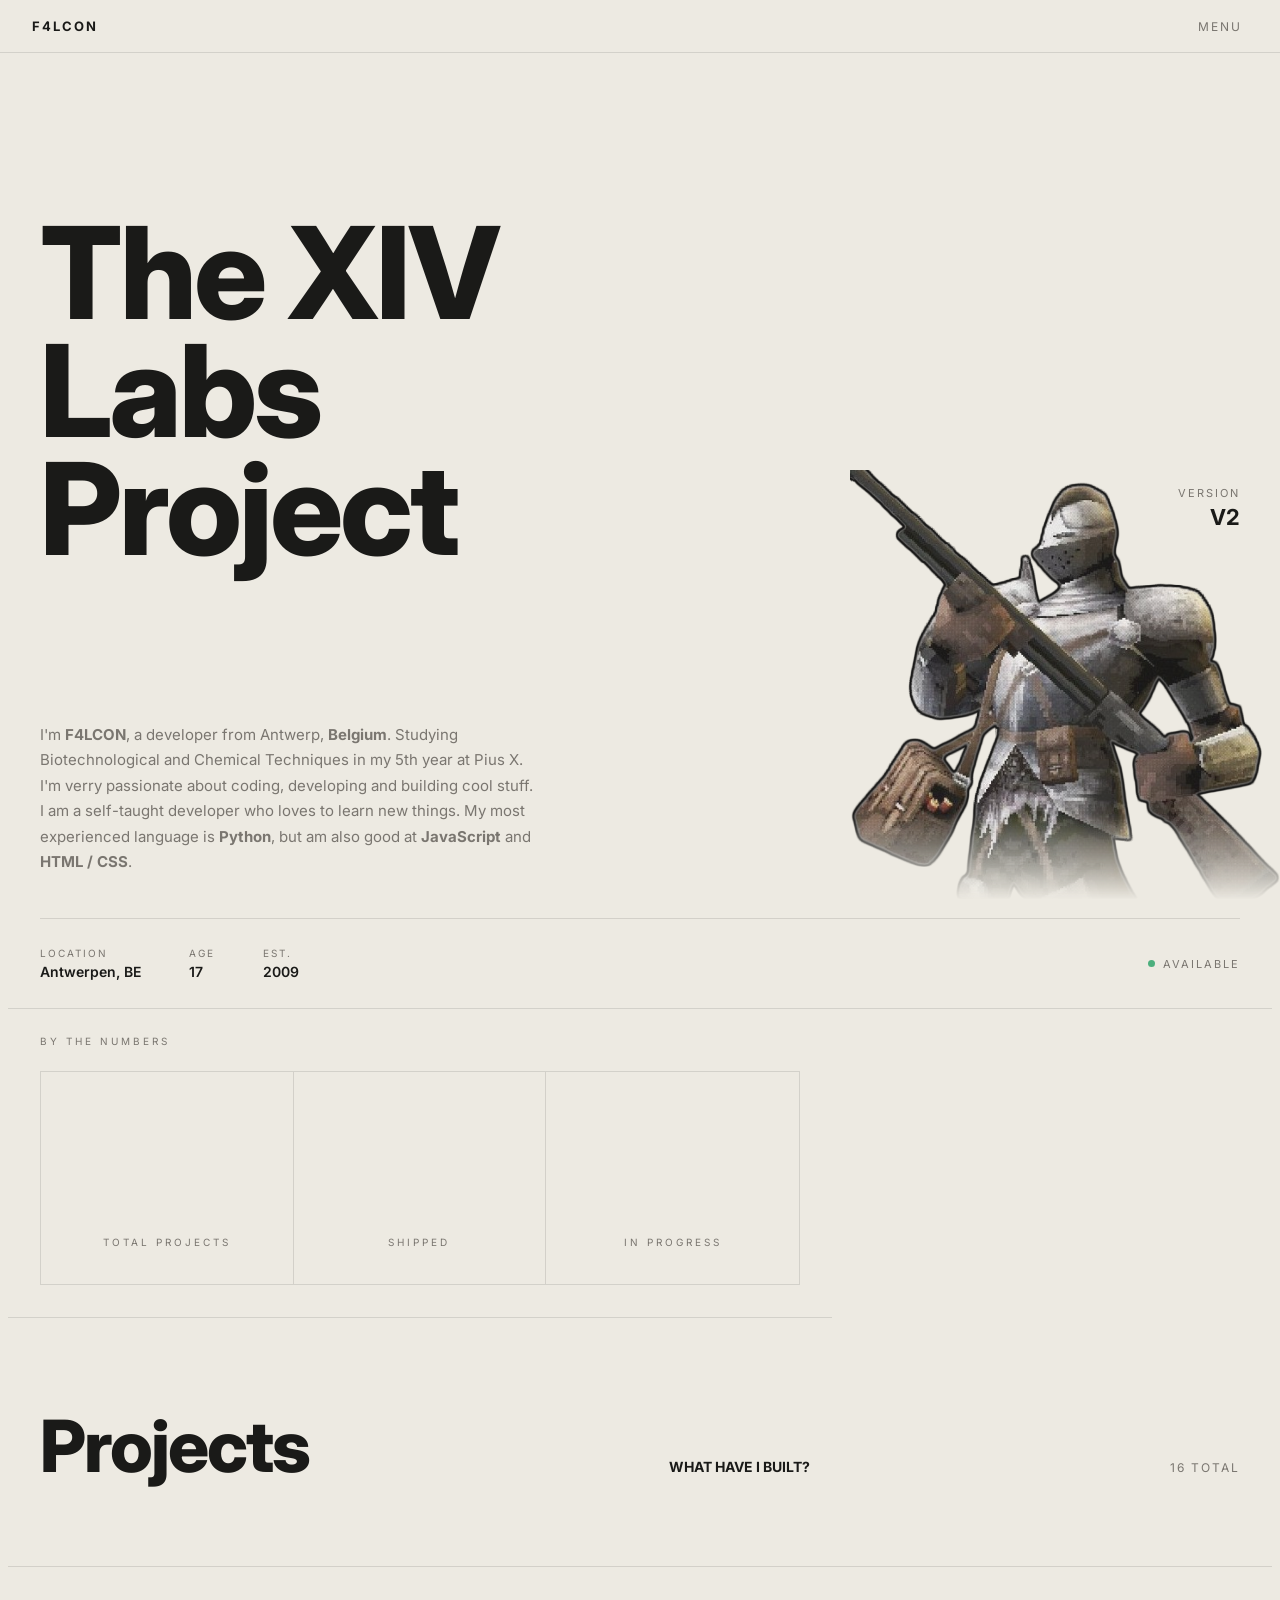
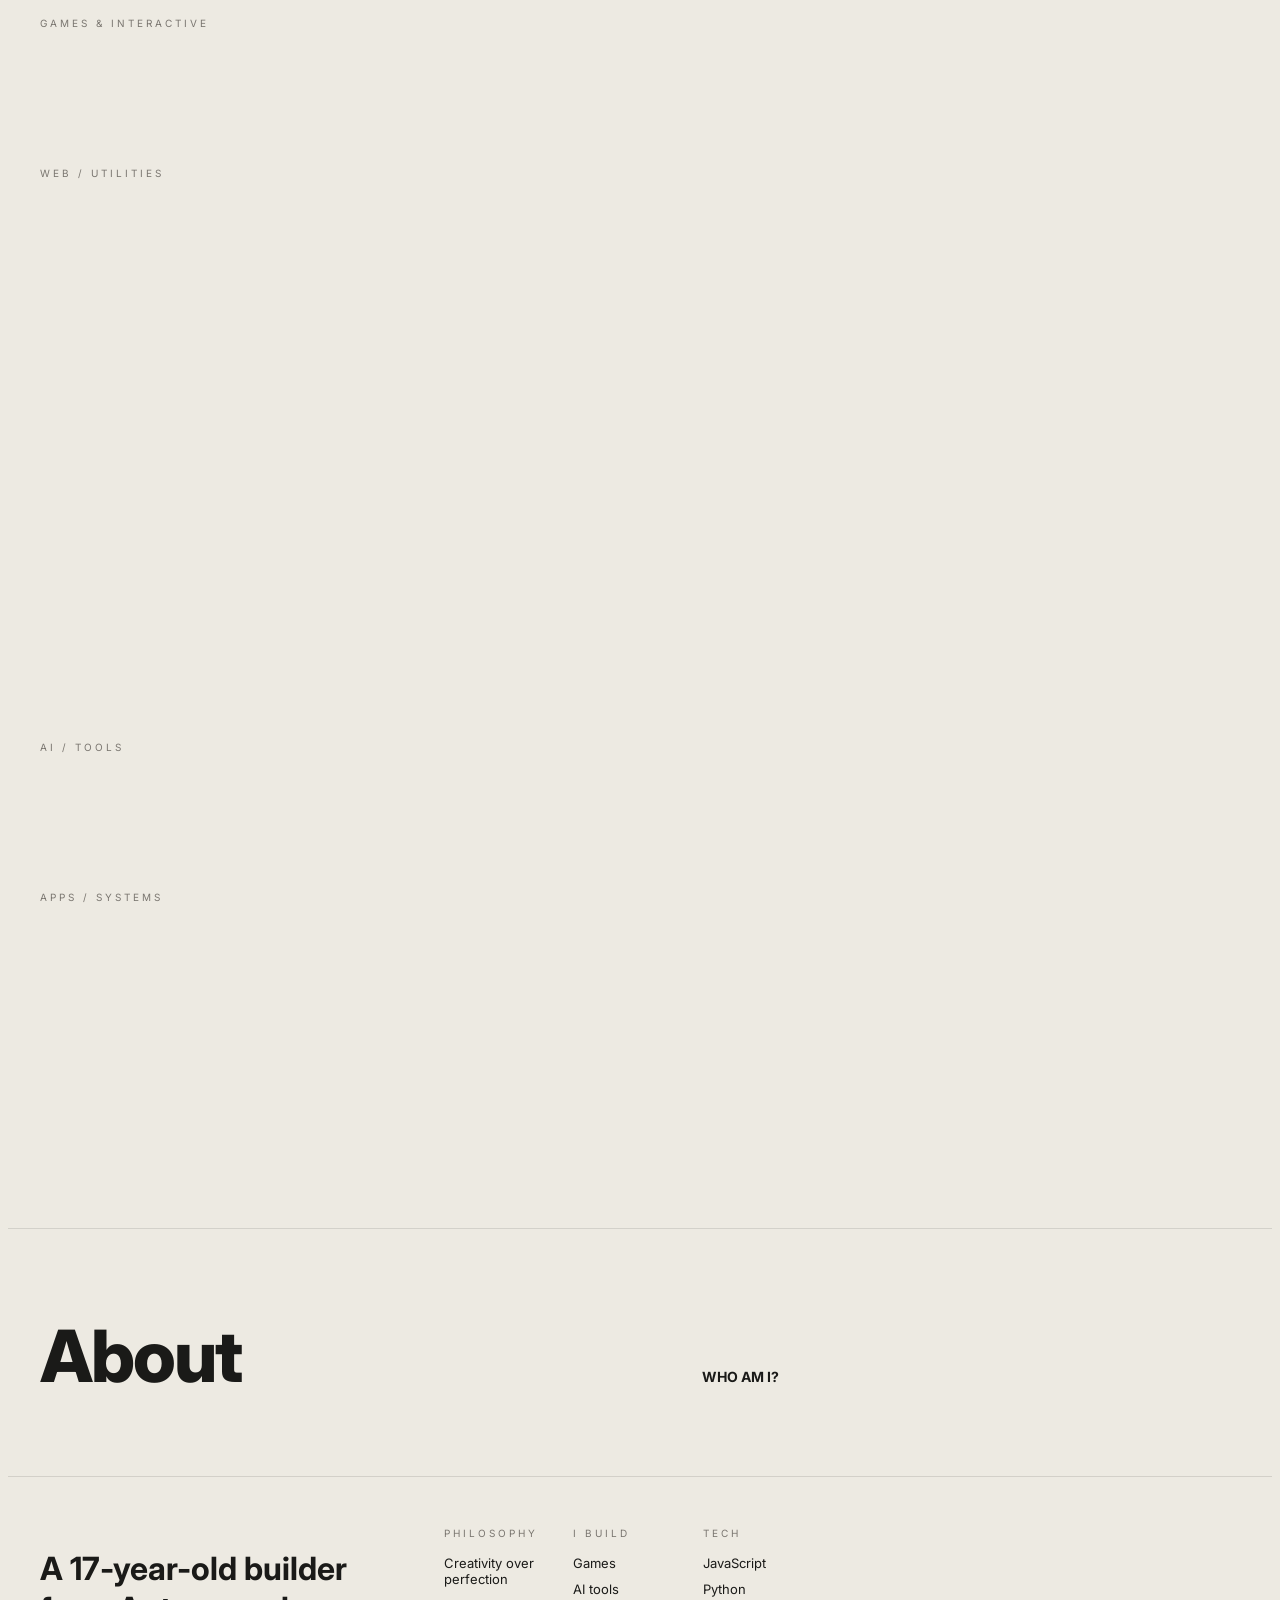
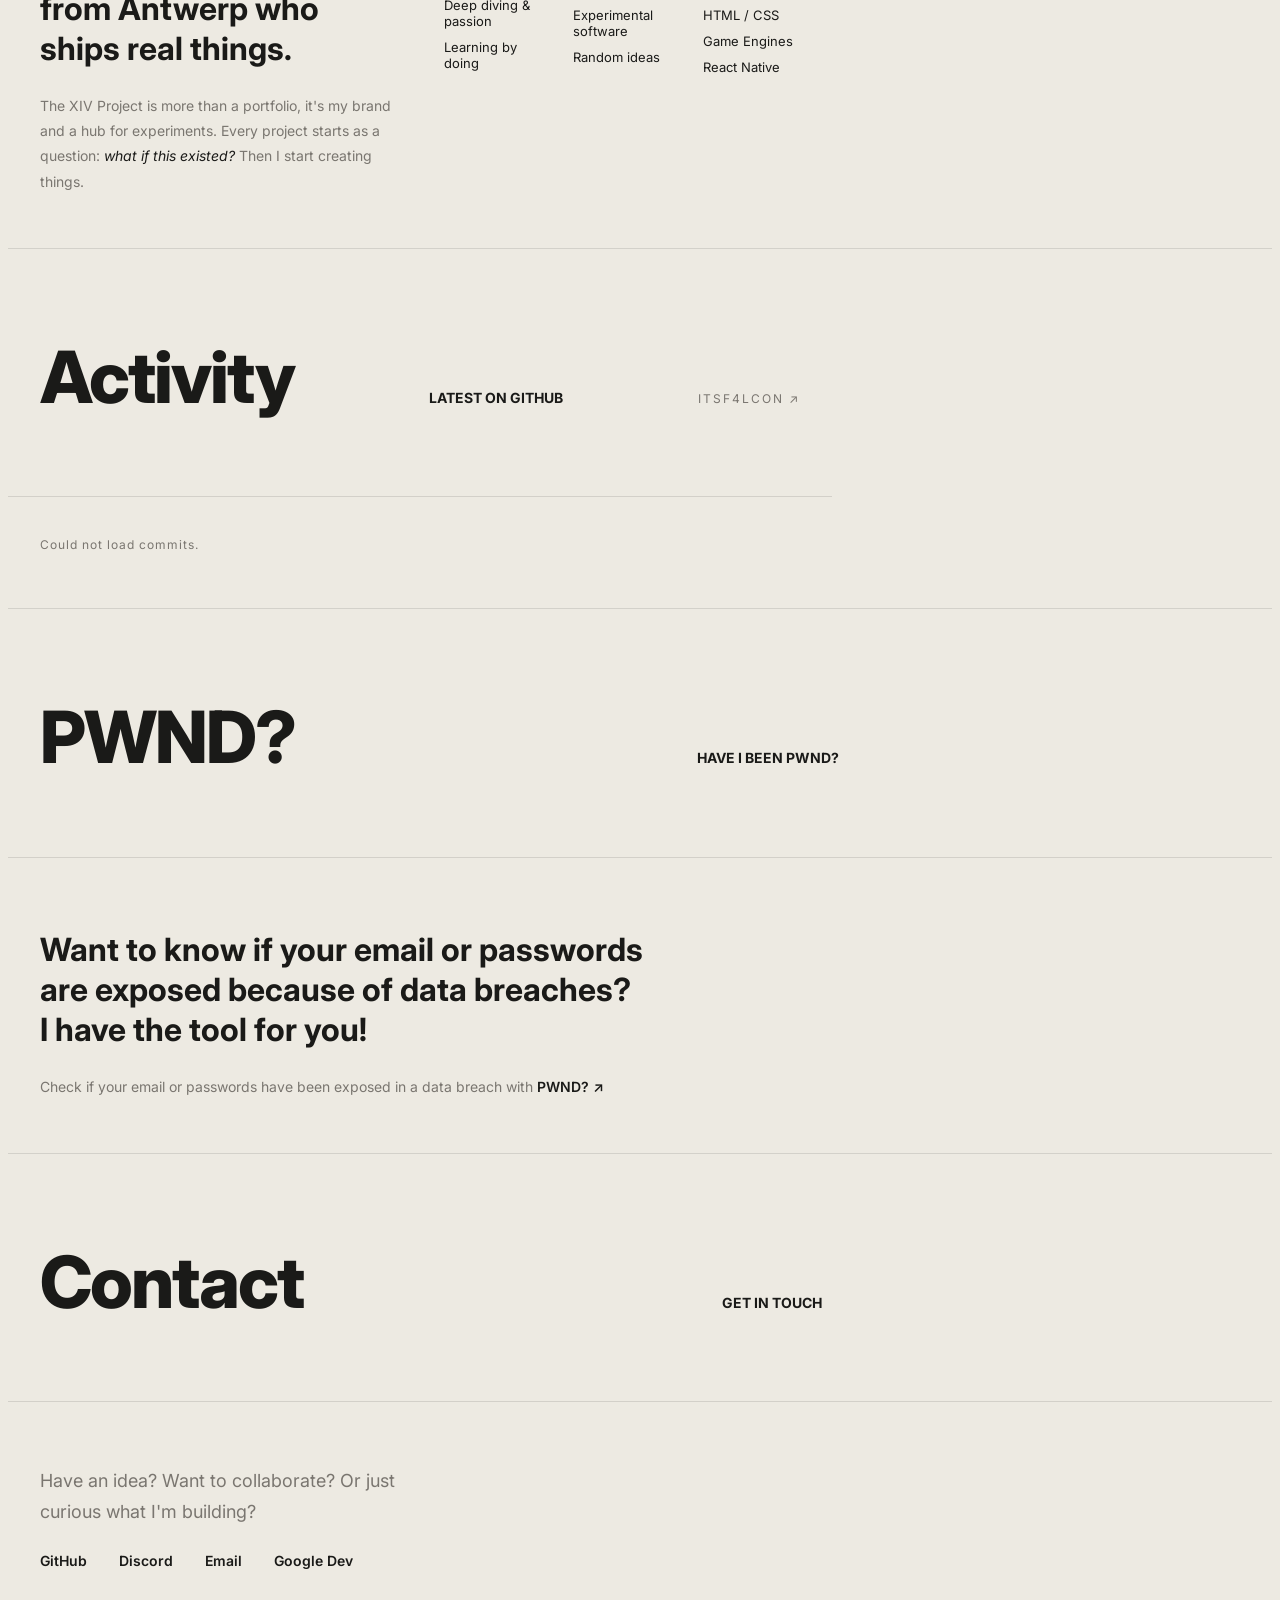
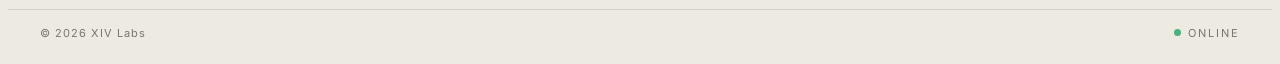
==== commit d15d45d2: "Update age and project number references Updated age and project numbers to reflect changes." ====
--- a/index.html
+++ b/index.html
@@ -81,7 +81,7 @@
 <img src="XIV.png" class="corner-avatar" alt="avatar" id="knightAvatar">
 <div class="knight-popup" id="knightPopup"></div>
 
-<div class="page" id="page">
+<div class="p" id="p">
 
  <nav>
     <a href="#" class="nav-logo">F4LCON</a>
@@ -106,7 +106,7 @@
     </div>
     <div class="meta-item">
       <span class="meta-label">Age</span>
-      <span class="meta-value">16</span>
+      <span class="meta-value">17</span>
     </div>
     <div class="meta-item">
       <span class="meta-label">Est.</span>
@@ -125,11 +125,11 @@
   <p class="stats-label reveal">By the numbers</p>
   <div class="stats-grid">
     <div class="stat-box">
-      <span class="stat-num" data-val="13">16</span>
+      <span class="stat-num" data-val="13">17</span>
       <span class="stat-lbl">Total Projects</span>
     </div>
     <div class="stat-box">
-      <span class="stat-num" data-val="7">10</span>
+      <span class="stat-num" data-val="7">11</span>
       <span class="stat-lbl">Shipped</span>
     </div>
     <div class="stat-box">
@@ -165,56 +165,61 @@
       </div>
       <div class="proj-category extra-page">
         <p class="cat-label">Web / Utilities</p>
+        <a href="https://map.xivlabs.tech" class="proj-item" data-d="5">
+          <span class="proj-num">03</span>
+          <span class="proj-name">MC Live server map</span>
+          <span class="proj-tag">Minecraft web map</span>
+        </a>
         <a href="#" class="proj-item" data-d="2">
-          <span class="proj-num">03</span>
+          <span class="proj-num">04</span>
           <span class="proj-name">Live Satellites</span>
           <span class="proj-tag">Real-time tracking</span>
         </a>
         <a href="https://github.com/itsF4LCON/Youtube-Downloader" class="proj-item" data-d="3">
-          <span class="proj-num">04</span>
+          <span class="proj-num">05</span>
           <span class="proj-name">YouTube Downloader</span>
           <span class="proj-tag">Desktop app</span>
         </a>
         <a href="https://github.com/itsF4LCON/Smartschool-dark" class="proj-item" data-d="4">
-          <span class="proj-num">05</span>
+          <span class="proj-num">06</span>
           <span class="proj-name">Smartschool Dark</span>
           <span class="proj-tag">Dark mode extension</span>
         </a>
         <a href="https://pwnd.xivlabs.tech" class="proj-item" data-d="4">
-          <span class="proj-num">06</span>
+          <span class="proj-num">07</span>
           <span class="proj-name">PWND?</span>
           <span class="proj-tag">Data breach checker</span>
       </div>
       <div class="proj-category extra-page">
         <p class="cat-label">XIV Core</p>
         <a href="https://thexivproject.netlify.app" class="proj-item" data-d="5">
-          <span class="proj-num">07</span>
+          <span class="proj-num">08</span>
           <span class="proj-name">XIV Project V1</span>
           <span class="proj-tag">Portfolio</span>
         </a>
         <a href="https://xivv2.netlify.app" class="proj-item" data-d="5">
-          <span class="proj-num">08</span>
+          <span class="proj-num">09</span>
           <span class="proj-name">XIV Project V2</span>
           <span class="proj-tag">Portfolio</span>
         </a>
         <a href="https://github.com/itsF4LCON/REQHOUND" class="proj-item" data-d="5">
-          <span class="proj-num">09</span>
+          <span class="proj-num">10</span>
           <span class="proj-name">REQHOUND</span>
           <span class="proj-tag">Python requests CLI tool</span>
         </a>
       </div>
     </div>
-    <!-- Right column or some shit -->
+    <!-- Right column -->
     <div>
       <div class="proj-category extra-page">
         <p class="cat-label">AI / Tools</p>
         <a href="#" class="proj-item" data-d="0">
-          <span class="proj-num">10</span>
+          <span class="proj-num">11</span>
           <span class="proj-name">XIV Assistant</span>
           <span class="proj-tag">Discord AI Assistant</span>
         </a>
         <a href="#" class="proj-item" data-d="1">
-          <span class="proj-num">11</span>
+          <span class="proj-num">12</span>
           <span class="proj-name">Discord Bot (RP)</span>
           <span class="proj-tag">AI persona bot</span>
         </a>
@@ -222,27 +227,27 @@
       <div class="proj-category extra-page">
         <p class="cat-label">Apps / Systems</p>
         <a href="https://repp.xivlabs.tech/" class="proj-item" data-d="2">
-          <span class="proj-num">12</span>
+          <span class="proj-num">13</span>
           <span class="proj-name">Repp</span>
           <span class="proj-tag">Gym tracker app</span>
         </a>
         <a href="https://github.com/itsF4LCON/HandOfGod" class="proj-item" data-d="3">
-          <span class="proj-num">13</span>
+          <span class="proj-num">14</span>
           <span class="proj-name">Hand Of God</span>
           <span class="proj-tag">Hand tracking mouse</span>
         </a>
         <a href="#" class="proj-item" data-d="4">
-          <span class="proj-num">14</span>
+          <span class="proj-num">15</span>
           <span class="proj-name">Home Server (xiv)</span>
           <span class="proj-tag">Self-hosted infra</span>
         </a>
         <a href="https://github.com/itsF4LCON/VIZUAL" class="proj-item" data-d="5">
-          <span class="proj-num">15</span>
+          <span class="proj-num">16</span>
           <span class="proj-name">Lissajous Visualizer</span>
           <span class="proj-tag">Audio visualizer</span>
         </a>
         <a href="https://github.com/itsF4LCON/XIV-s-MOD-MANAGER" class="proj-item" data-d="5">
-          <span class="proj-num">16</span>
+          <span class="proj-num">17</span>
           <span class="proj-name">MC Mod Manager</span>
           <span class="proj-tag">Minecraft mod manager</span>
         </a>
@@ -262,7 +267,7 @@
 <div class="extra-page" id="extra-page">
   <div class="about-inner">
     <div class="about-left reveal">
-      <p class="about-tagline">A 16-year-old builder from Antwerp who ships real things.</p>
+      <p class="about-tagline">A 17-year-old builder from Antwerp who ships real things.</p>
       <p class="about-body">
         The XIV Project is more than a portfolio, it's my brand and a hub for experiments. Every project starts as a question: <em>what if this existed?</em> Then I start creating things.
       </p>
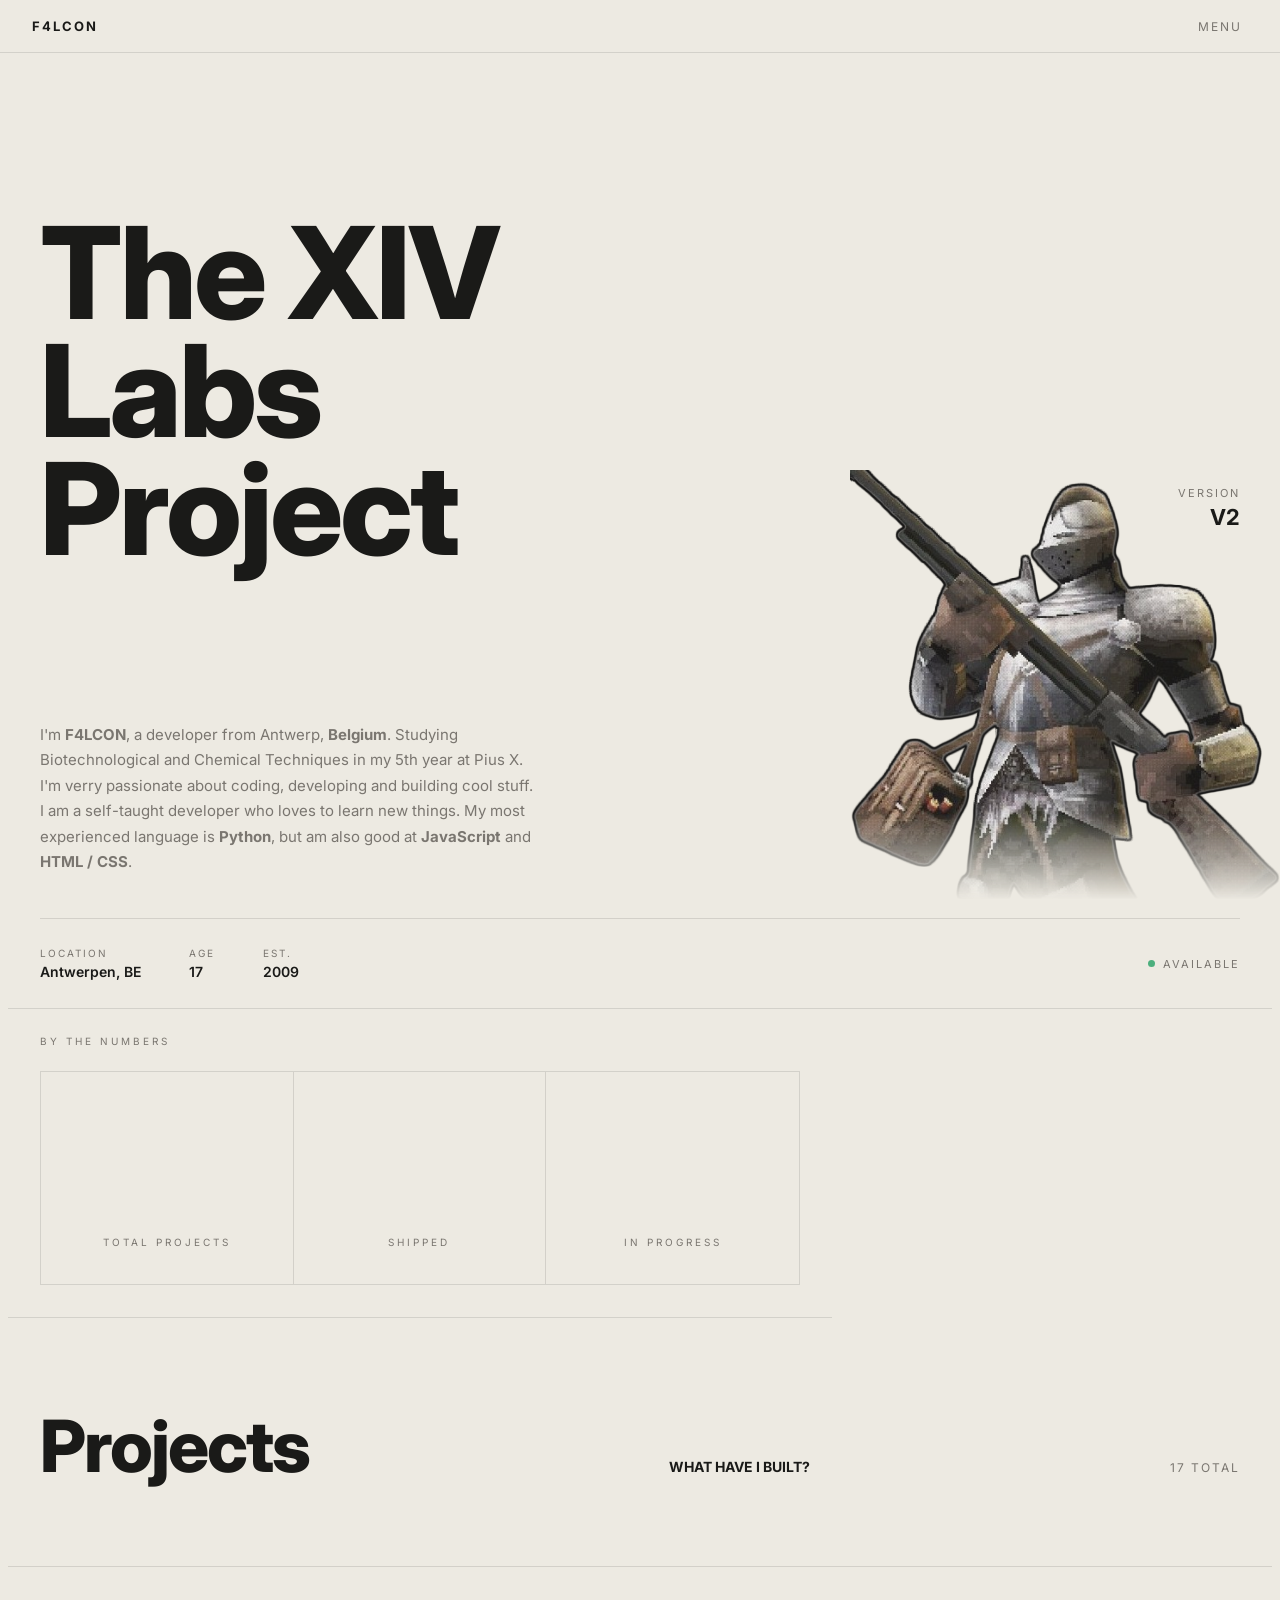
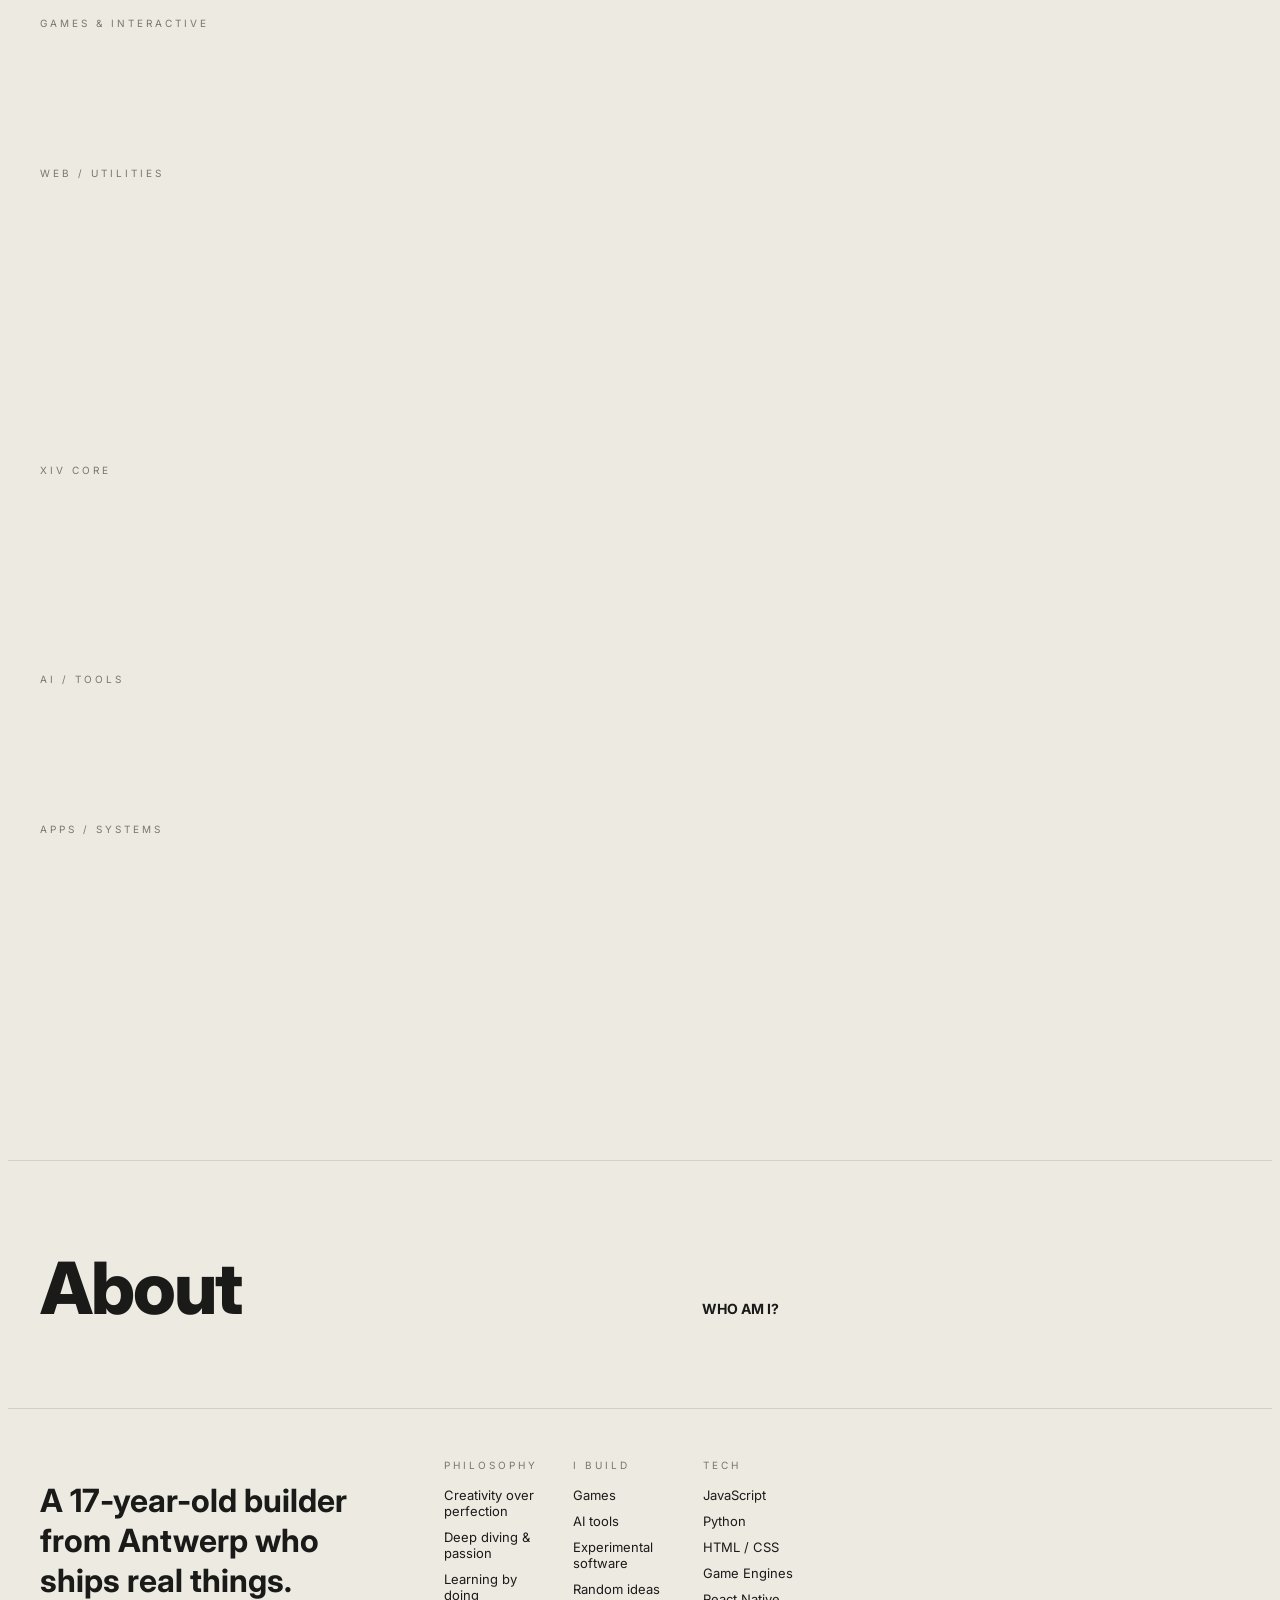
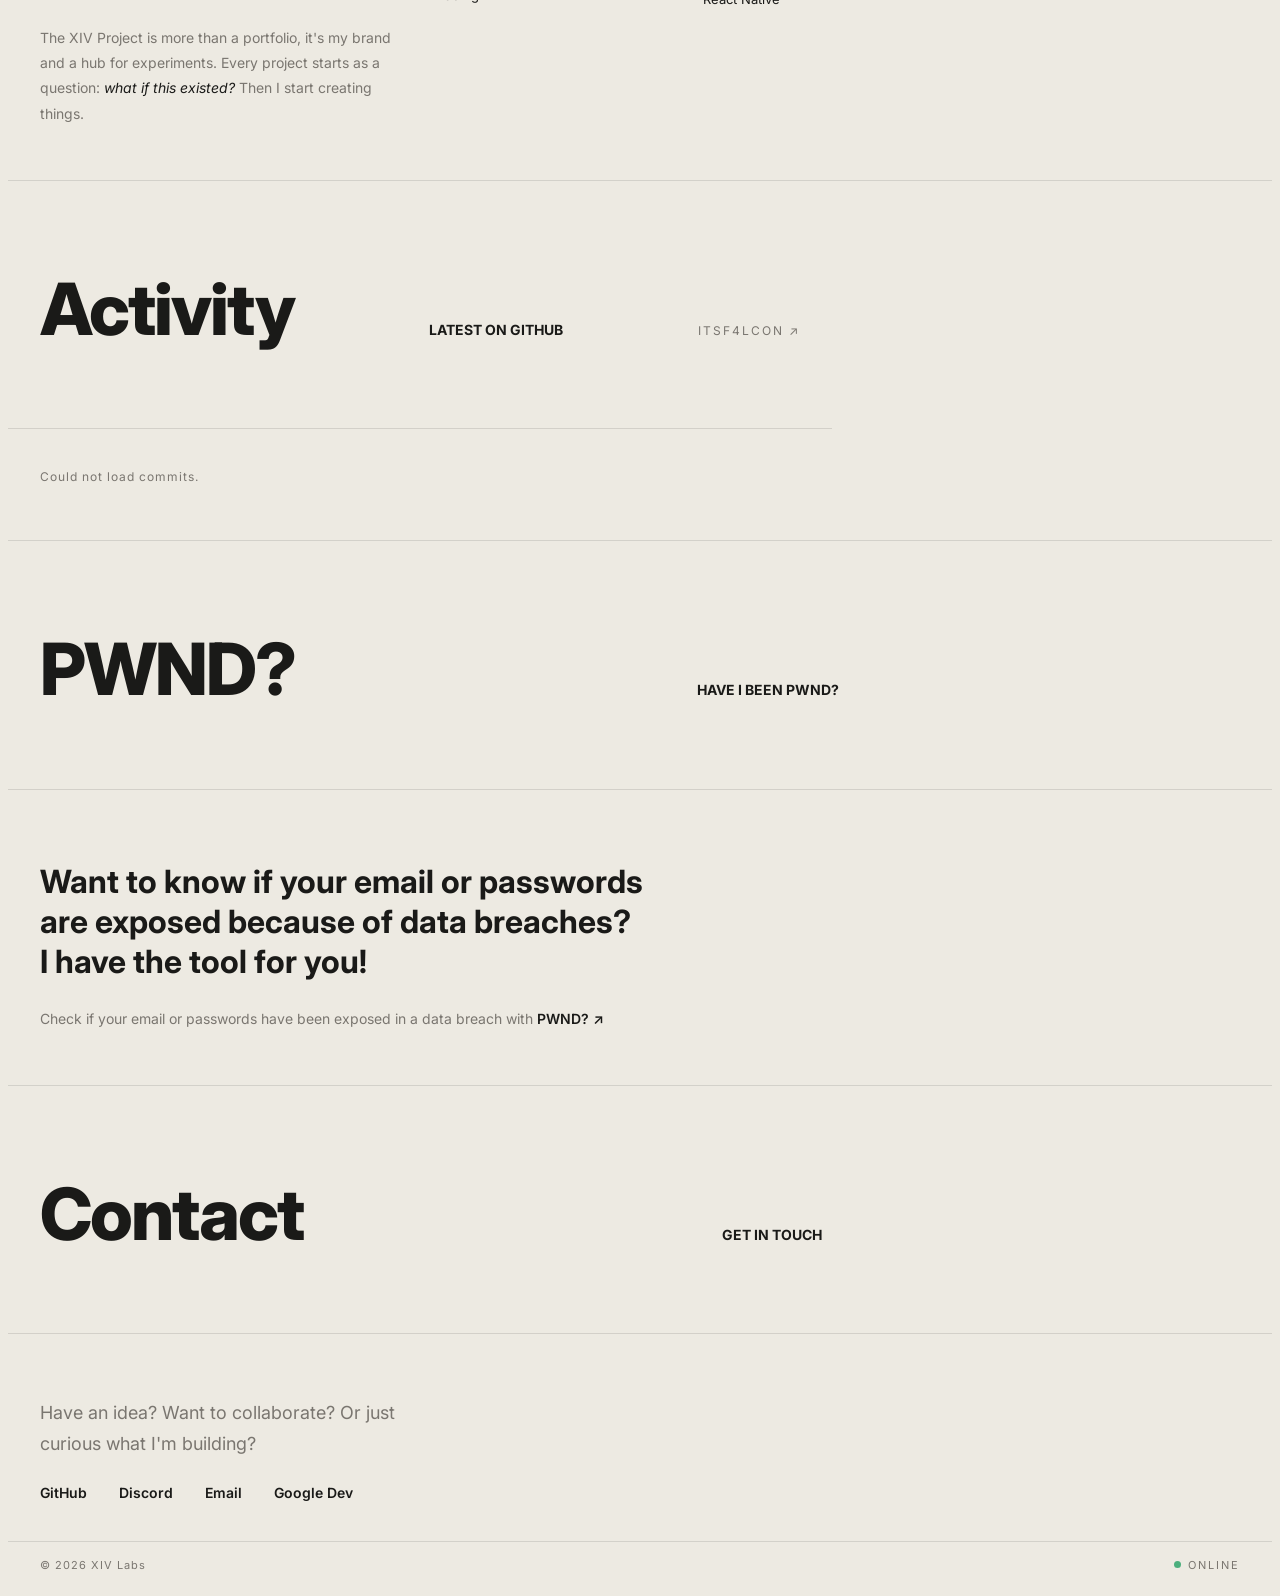
==== commit 635ded91: "Update total projects count from 16 to 17" ====
--- a/index.html
+++ b/index.html
@@ -144,7 +144,7 @@
   <div class="section-header reveal">
     <h2 class="section-title">Projects</h2>
     <p><strong>WHAT HAVE I BUILT?</strong></p>
-    <span class="section-count">16 Total</span>
+    <span class="section-count">17 Total</span>
   </div>
 
   <div class="projects-grid extra-page">
@@ -189,6 +189,7 @@
           <span class="proj-num">07</span>
           <span class="proj-name">PWND?</span>
           <span class="proj-tag">Data breach checker</span>
+        </a>
       </div>
       <div class="proj-category extra-page">
         <p class="cat-label">XIV Core</p>
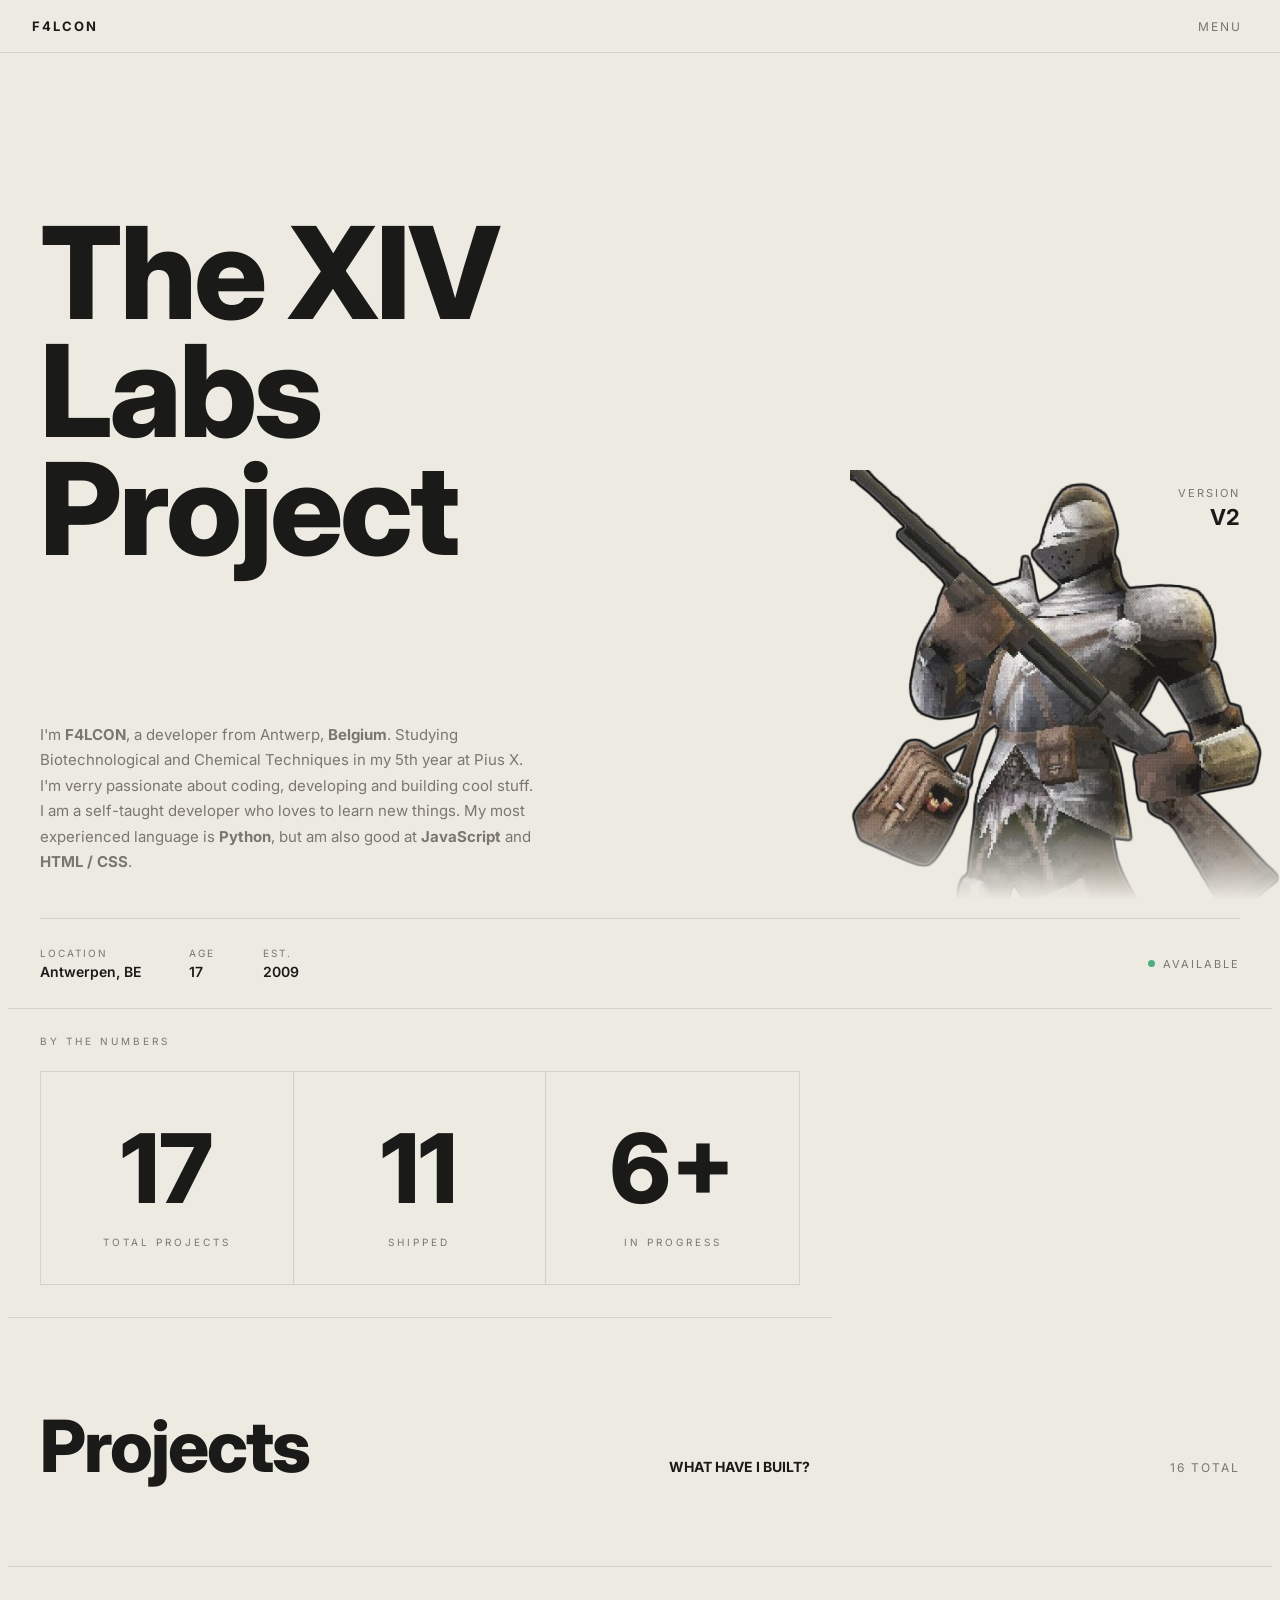
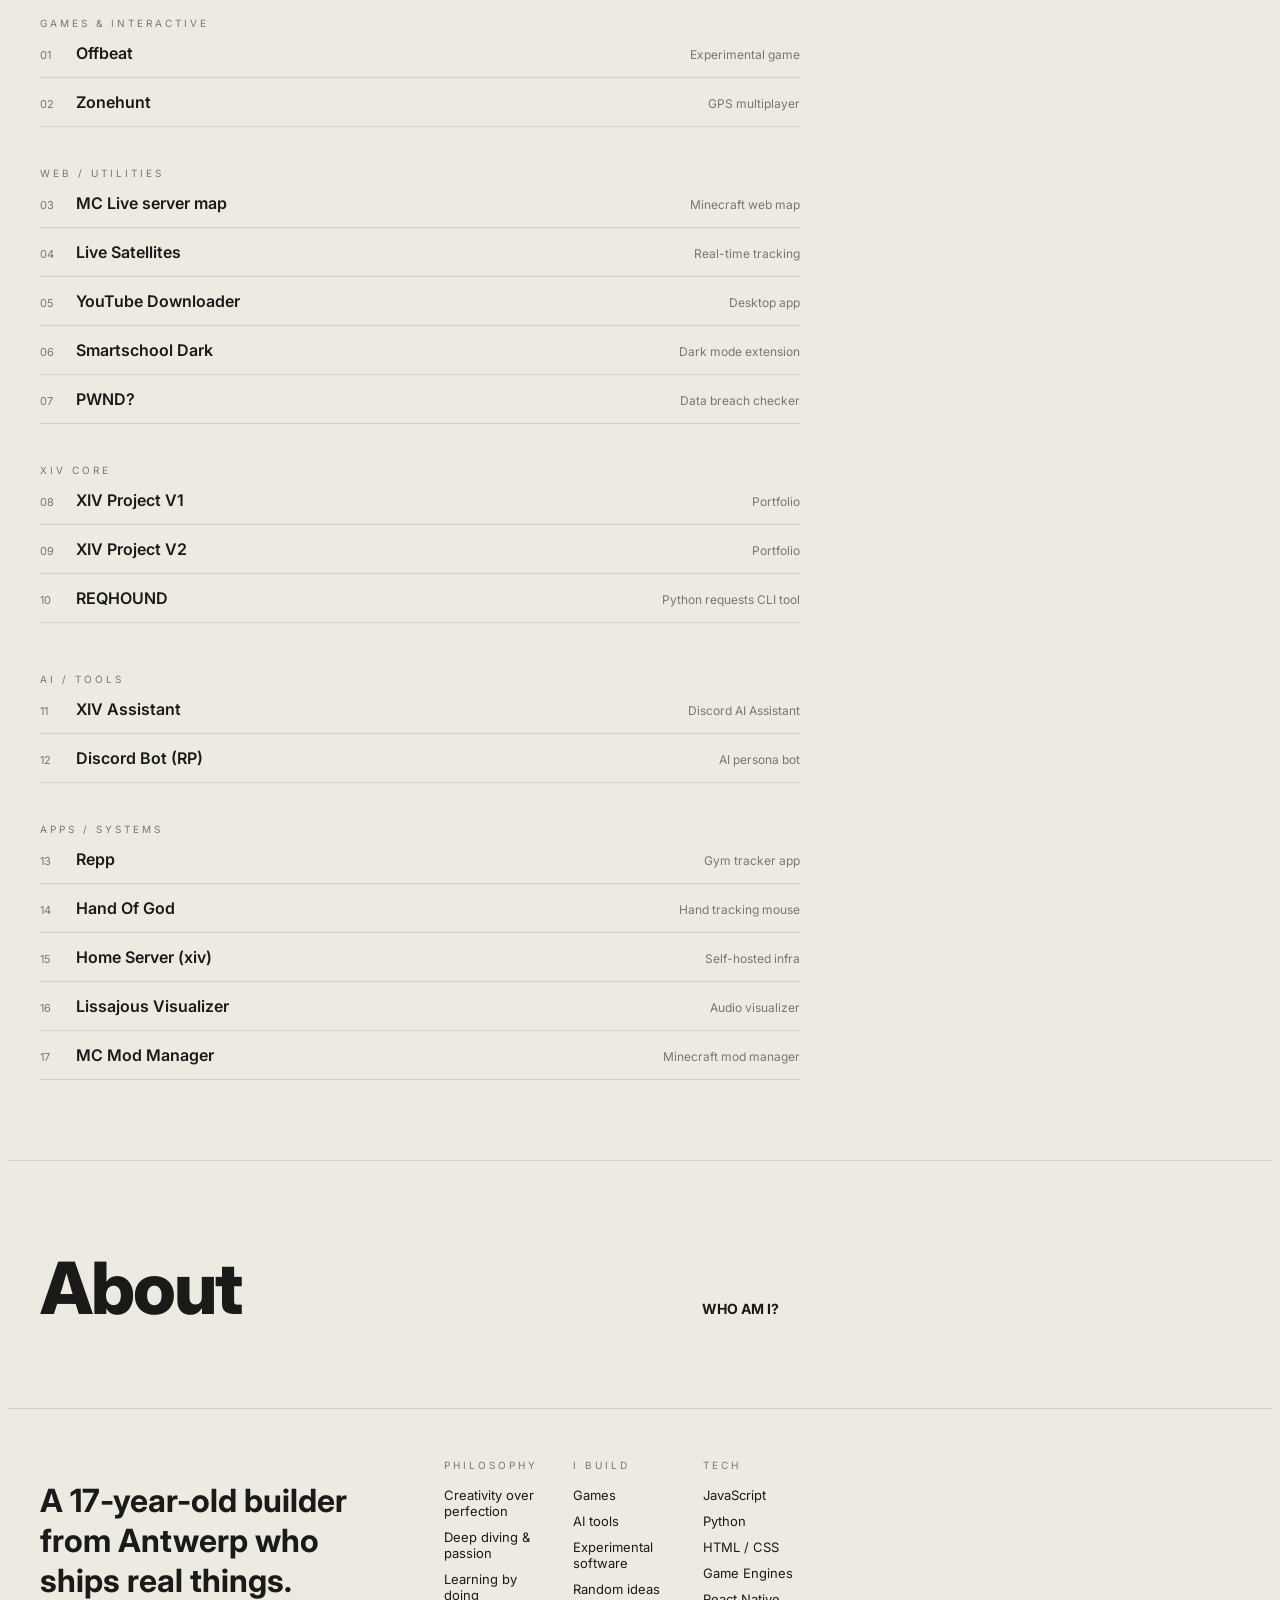
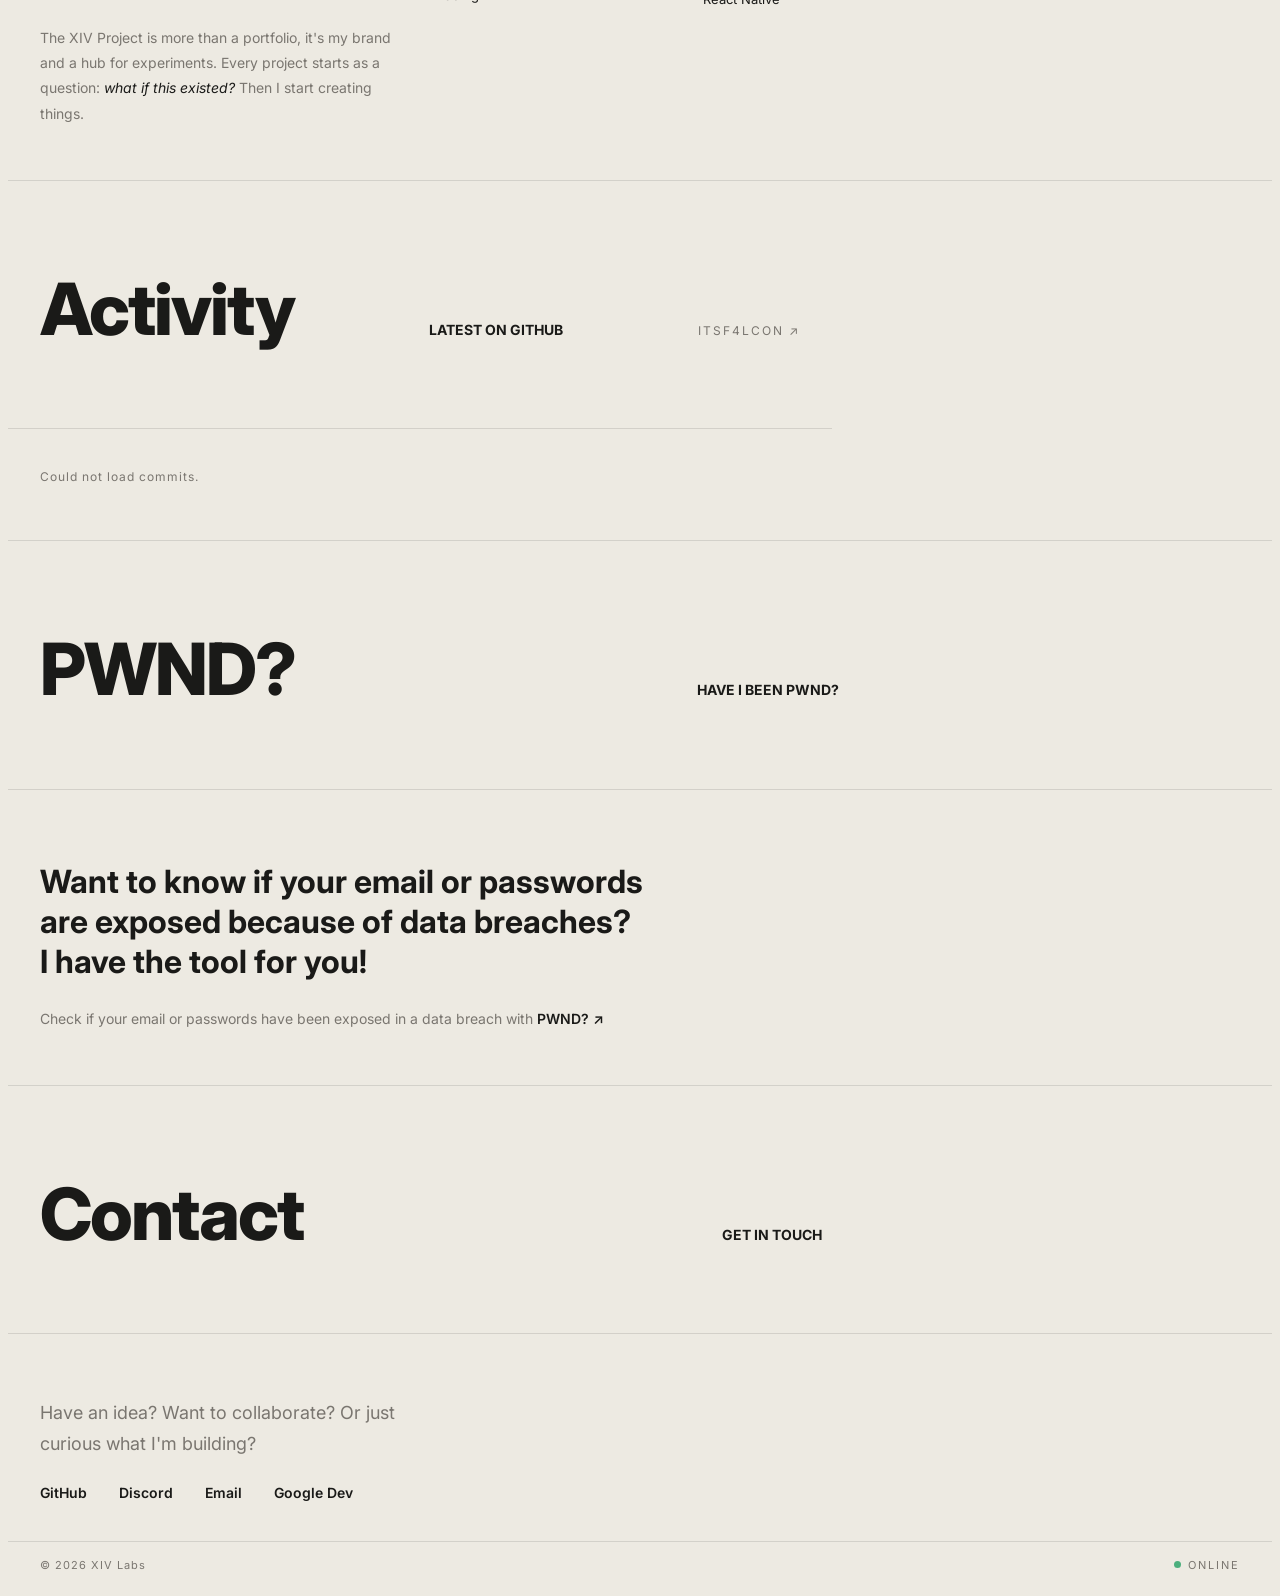
==== commit dcb881e9: "Refactor HTML for ID uniqueness and correct references Fixed various issues including duplicate IDs " ====
--- a/index.html
+++ b/index.html
@@ -23,8 +23,6 @@
 <link href="https://fonts.googleapis.com/css2?family=Inter:wght@300;400;500;600;700;800;900&display=swap" rel="stylesheet">
 <link rel="stylesheet" href="styless.css">
 
-
-
 </head>
 <body>
 
@@ -59,12 +57,11 @@
     <a href="#projects">Projects <span class="nav-arrow">↗</span></a>
     <a href="#about">About <span class="nav-arrow">↗</span></a>
     <a href="#activity">Activity <span class="nav-arrow">↗</span></a>
-    <a href="#PWND?">PWND? <span class="nav-arrow">↗</span></a>
+    <a href="#pwnd">PWND? <span class="nav-arrow">↗</span></a>
     <a href="#contact">Contact <span class="nav-arrow">↗</span></a>
   </div>
 
   <img src="XIV.png" class="corner-avatar" alt="avatar">
-
 
     <div class="side-socials">
     <div class="social-label">Find me</div>
@@ -81,7 +78,8 @@
 <img src="XIV.png" class="corner-avatar" alt="avatar" id="knightAvatar">
 <div class="knight-popup" id="knightPopup"></div>
 
-<div class="p" id="p">
+<!-- FIX: was id="p", JS references id="page" — unified to id="page" -->
+<div class="p" id="page">
 
  <nav>
     <a href="#" class="nav-logo">F4LCON</a>
@@ -119,8 +117,9 @@
   </div>
 </section>
 
-<div class="extra-page" id="extra-page">
+<div class="extra-page">
 <!-- STATS -->
+<!-- FIX: removed duplicate id="extra-page" (IDs must be unique) -->
 <section class="stats-section">
   <p class="stats-label reveal">By the numbers</p>
   <div class="stats-grid">
@@ -139,12 +138,13 @@
   </div>
 </section>
 </div>
+
 <!-- PROJECTS -->
 <section class="projects-section" id="projects">
   <div class="section-header reveal">
     <h2 class="section-title">Projects</h2>
     <p><strong>WHAT HAVE I BUILT?</strong></p>
-    <span class="section-count">17 Total</span>
+    <span class="section-count">16 Total</span>
   </div>
 
   <div class="projects-grid extra-page">
@@ -185,6 +185,7 @@
           <span class="proj-name">Smartschool Dark</span>
           <span class="proj-tag">Dark mode extension</span>
         </a>
+        <!-- FIX: was missing closing </a> tag -->
         <a href="https://pwnd.xivlabs.tech" class="proj-item" data-d="4">
           <span class="proj-num">07</span>
           <span class="proj-name">PWND?</span>
@@ -265,45 +266,46 @@
     <p><strong>WHO AM I?</strong></p>
     <span class="section-count"> </span>
   </div>
-<div class="extra-page" id="extra-page">
-  <div class="about-inner">
-    <div class="about-left reveal">
-      <p class="about-tagline">A 17-year-old builder from Antwerp who ships real things.</p>
-      <p class="about-body">
-        The XIV Project is more than a portfolio, it's my brand and a hub for experiments. Every project starts as a question: <em>what if this existed?</em> Then I start creating things.
-      </p>
-    </div>
-    <div class="about-cols reveal">
-      <div>
-        <p class="about-col-label">Philosophy</p>
-        <div class="about-col-items">
-          <span>Creativity over perfection</span>
-          <span>Deep diving &amp; passion</span>
-          <span>Learning by doing</span>
+  <!-- FIX: removed duplicate id="extra-page" -->
+  <div class="extra-page">
+    <div class="about-inner">
+      <div class="about-left reveal">
+        <p class="about-tagline">A 17-year-old builder from Antwerp who ships real things.</p>
+        <p class="about-body">
+          The XIV Project is more than a portfolio, it's my brand and a hub for experiments. Every project starts as a question: <em>what if this existed?</em> Then I start creating things.
+        </p>
+      </div>
+      <div class="about-cols reveal">
+        <div>
+          <p class="about-col-label">Philosophy</p>
+          <div class="about-col-items">
+            <span>Creativity over perfection</span>
+            <span>Deep diving &amp; passion</span>
+            <span>Learning by doing</span>
+          </div>
         </div>
-      </div>
-      <div>
-        <p class="about-col-label">I Build</p>
-        <div class="about-col-items">
-          <span>Games</span>
-          <span>AI tools</span>
-          <span>Experimental software</span>
-          <span>Random ideas</span>
+        <div>
+          <p class="about-col-label">I Build</p>
+          <div class="about-col-items">
+            <span>Games</span>
+            <span>AI tools</span>
+            <span>Experimental software</span>
+            <span>Random ideas</span>
+          </div>
         </div>
-      </div>
-      <div>
-        <p class="about-col-label">Tech</p>
-        <div class="about-col-items">
-          <span>JavaScript</span>
-          <span>Python</span>
-          <span>HTML / CSS</span>
-          <span>Game Engines</span>
-          <span>React Native</span>
+        <div>
+          <p class="about-col-label">Tech</p>
+          <div class="about-col-items">
+            <span>JavaScript</span>
+            <span>Python</span>
+            <span>HTML / CSS</span>
+            <span>Game Engines</span>
+            <span>React Native</span>
+          </div>
         </div>
       </div>
     </div>
   </div>
-</div>
 </section>
 
 <!-- GITHUB ACTIVITY -->
@@ -318,7 +320,8 @@
   </div>
 </section>
 
-<section class="contact-section" id="PWND?">
+<!-- FIX: id was "#PWND?" which breaks querySelector — changed to id="pwnd" -->
+<section class="contact-section" id="pwnd">
   <div class="section-header reveal">
     <h2 class="section-title">PWND?</h2>
     <p><strong>HAVE I BEEN PWND?</strong></p>
@@ -350,7 +353,7 @@
     </div>
   </div>
 </section>
-</div>
+
 <!-- FOOTER -->
 <footer>
   <span class="footer-copy">© 2026 XIV Labs</span>
@@ -360,7 +363,7 @@
   </div>
 </footer>
 
-
+</div><!-- end #page -->
 
 <script>
 // =========================
@@ -400,10 +403,10 @@
     const items = allCommits.map((c, i) => {
       const diff = Math.floor((now - c.date) / 1000 / 60);
 
-      let ago = diff < 60 
-        ? `${diff}m ago` 
-        : diff < 1440 
-          ? `${Math.floor(diff/60)}h ago` 
+      let ago = diff < 60
+        ? `${diff}m ago`
+        : diff < 1440
+          ? `${Math.floor(diff/60)}h ago`
           : `${Math.floor(diff/1440)}d ago`;
 
       return `
@@ -518,6 +521,7 @@
 document.querySelectorAll('.reveal').forEach(el => obs.observe(el));
 
 const menuBtn = document.getElementById('menuBtn');
+// FIX: now correctly references id="page"
 const page = document.getElementById('page');
 const sideMenu = document.getElementById('sideMenu');
 
@@ -560,9 +564,12 @@
   }, { threshold: 0.05 }).observe(el);
 });
 
+// FIX: smooth scroll now works correctly since #pwnd no longer has a "?" in the selector
 document.querySelectorAll('a[href^="#"]').forEach(a => {
   a.addEventListener('click', e => {
-    const t = document.querySelector(a.getAttribute('href'));
+    const href = a.getAttribute('href');
+    if (href === '#') return; // skip plain # links
+    const t = document.querySelector(href);
     if (t) {
       e.preventDefault();
       t.scrollIntoView({ behavior: 'smooth' });
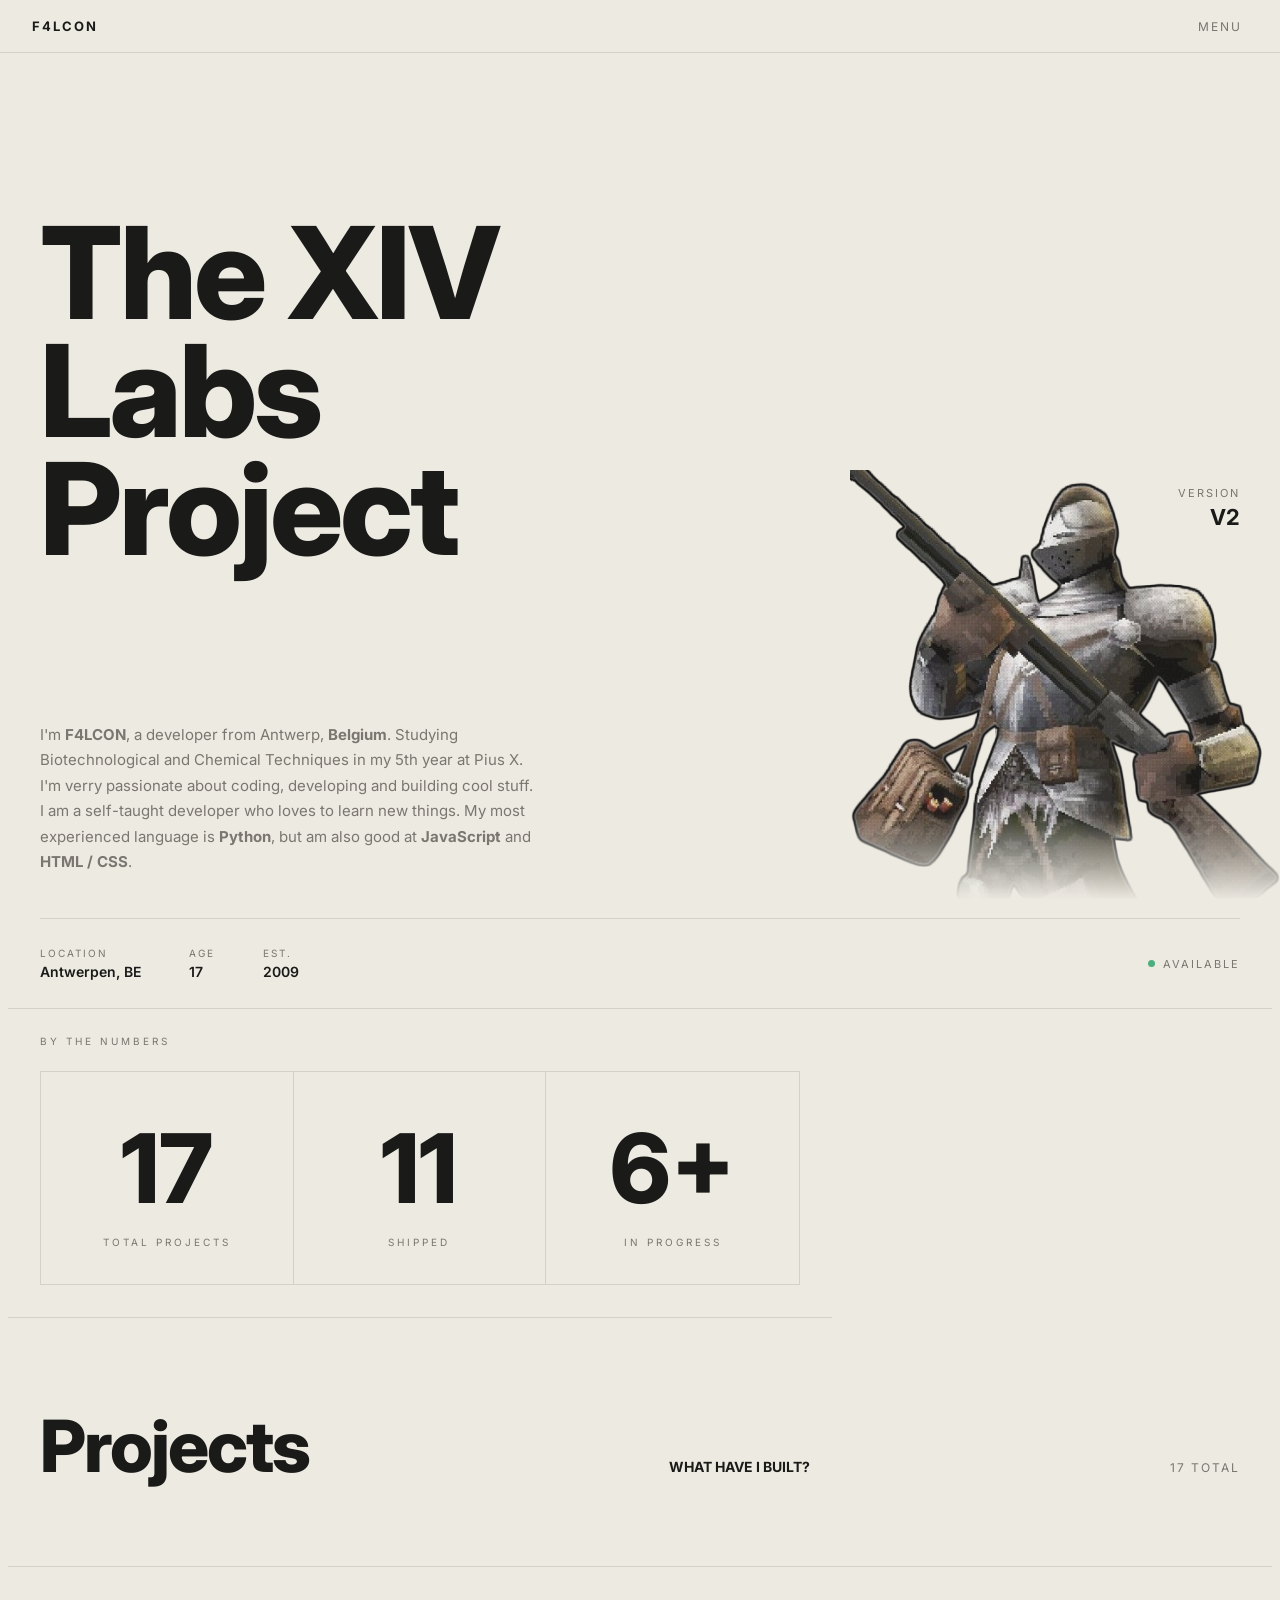
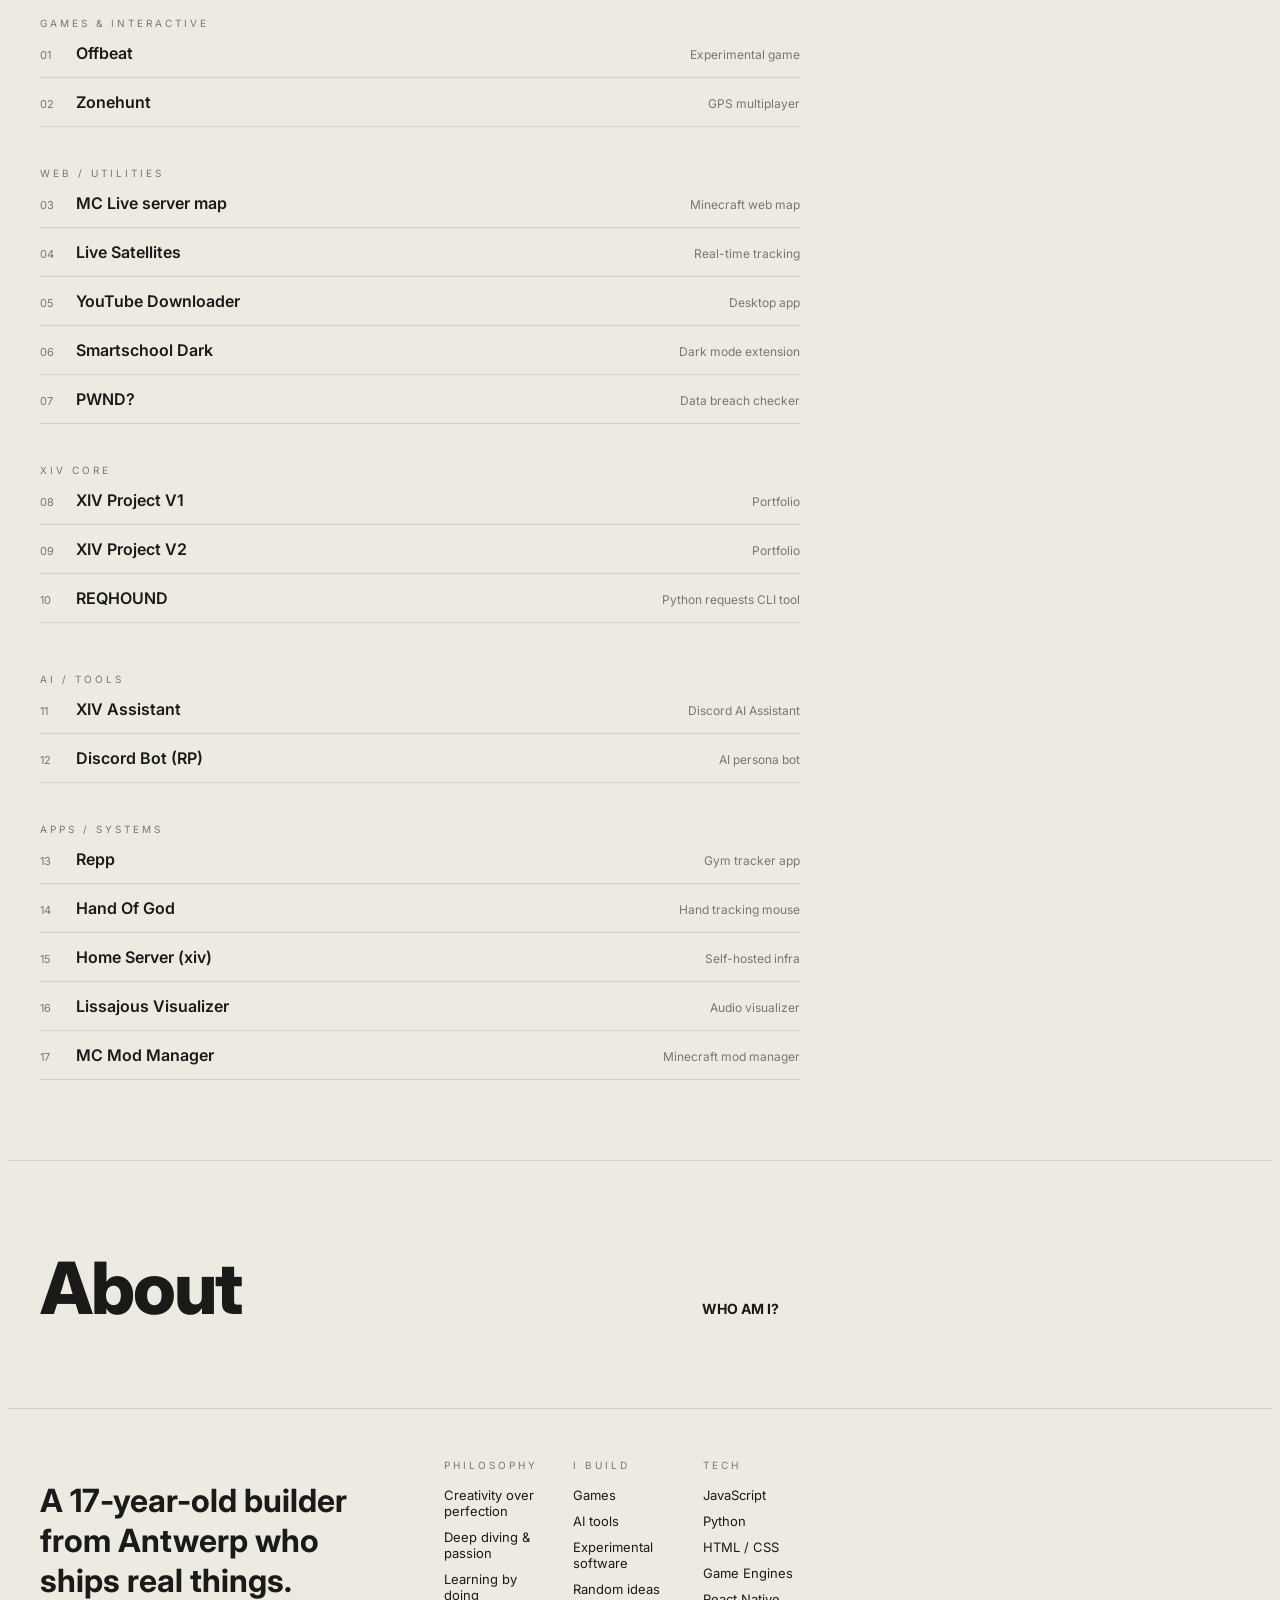
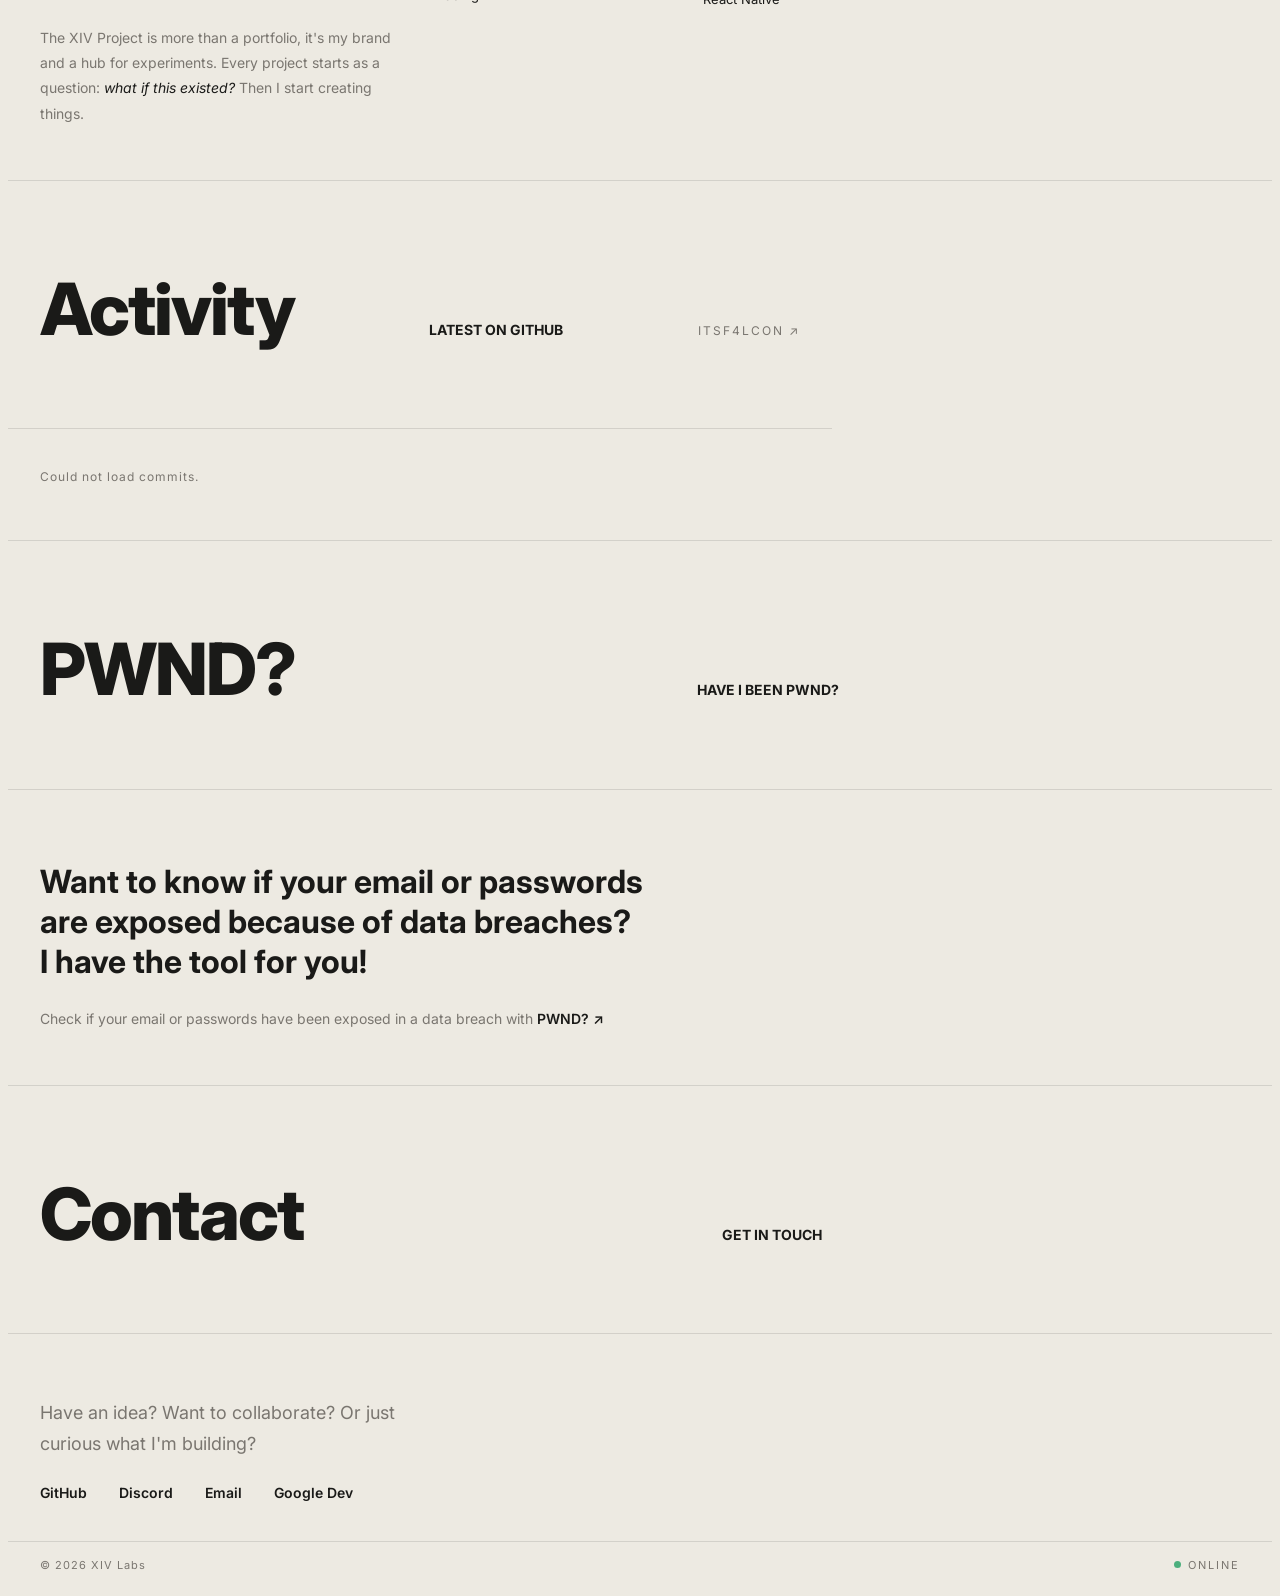
==== commit edb25d4b: "Update project count from 16 to 17" ====
--- a/index.html
+++ b/index.html
@@ -144,7 +144,7 @@
   <div class="section-header reveal">
     <h2 class="section-title">Projects</h2>
     <p><strong>WHAT HAVE I BUILT?</strong></p>
-    <span class="section-count">16 Total</span>
+    <span class="section-count">17 Total</span>
   </div>
 
   <div class="projects-grid extra-page">
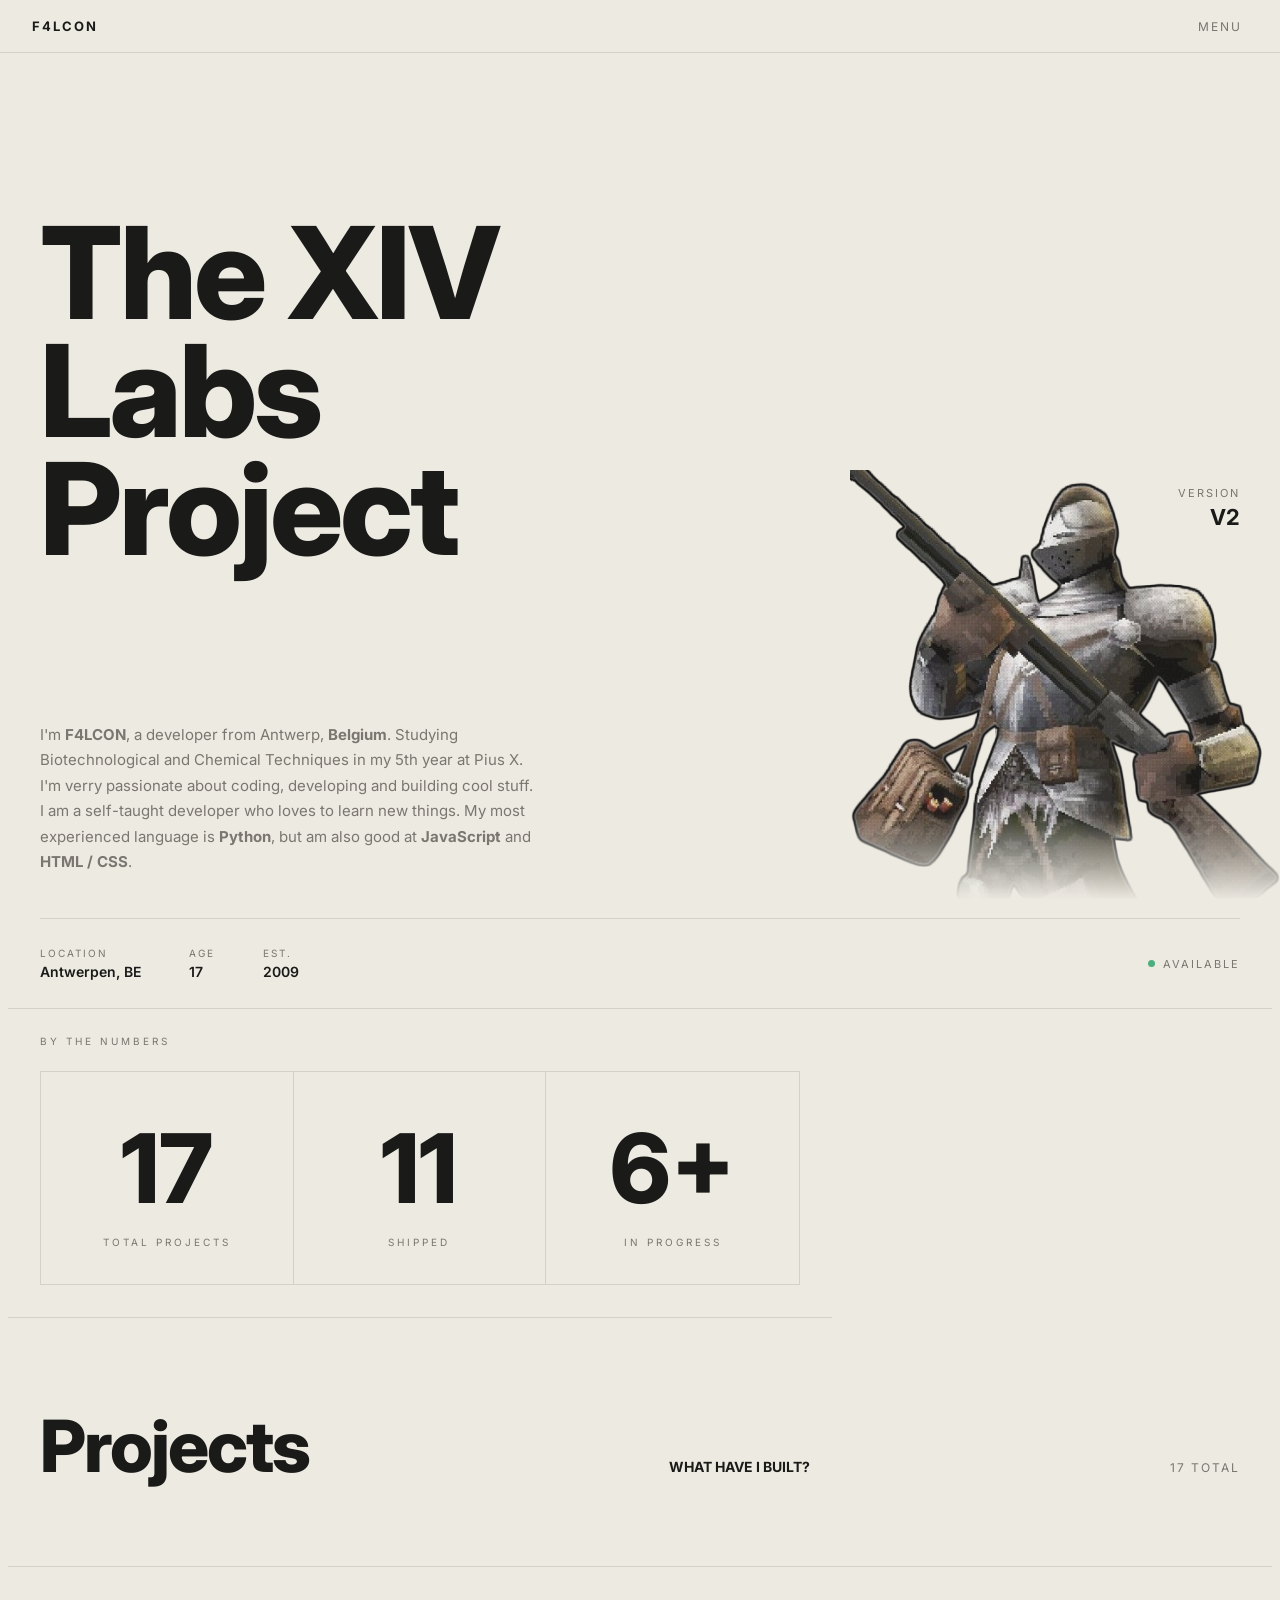
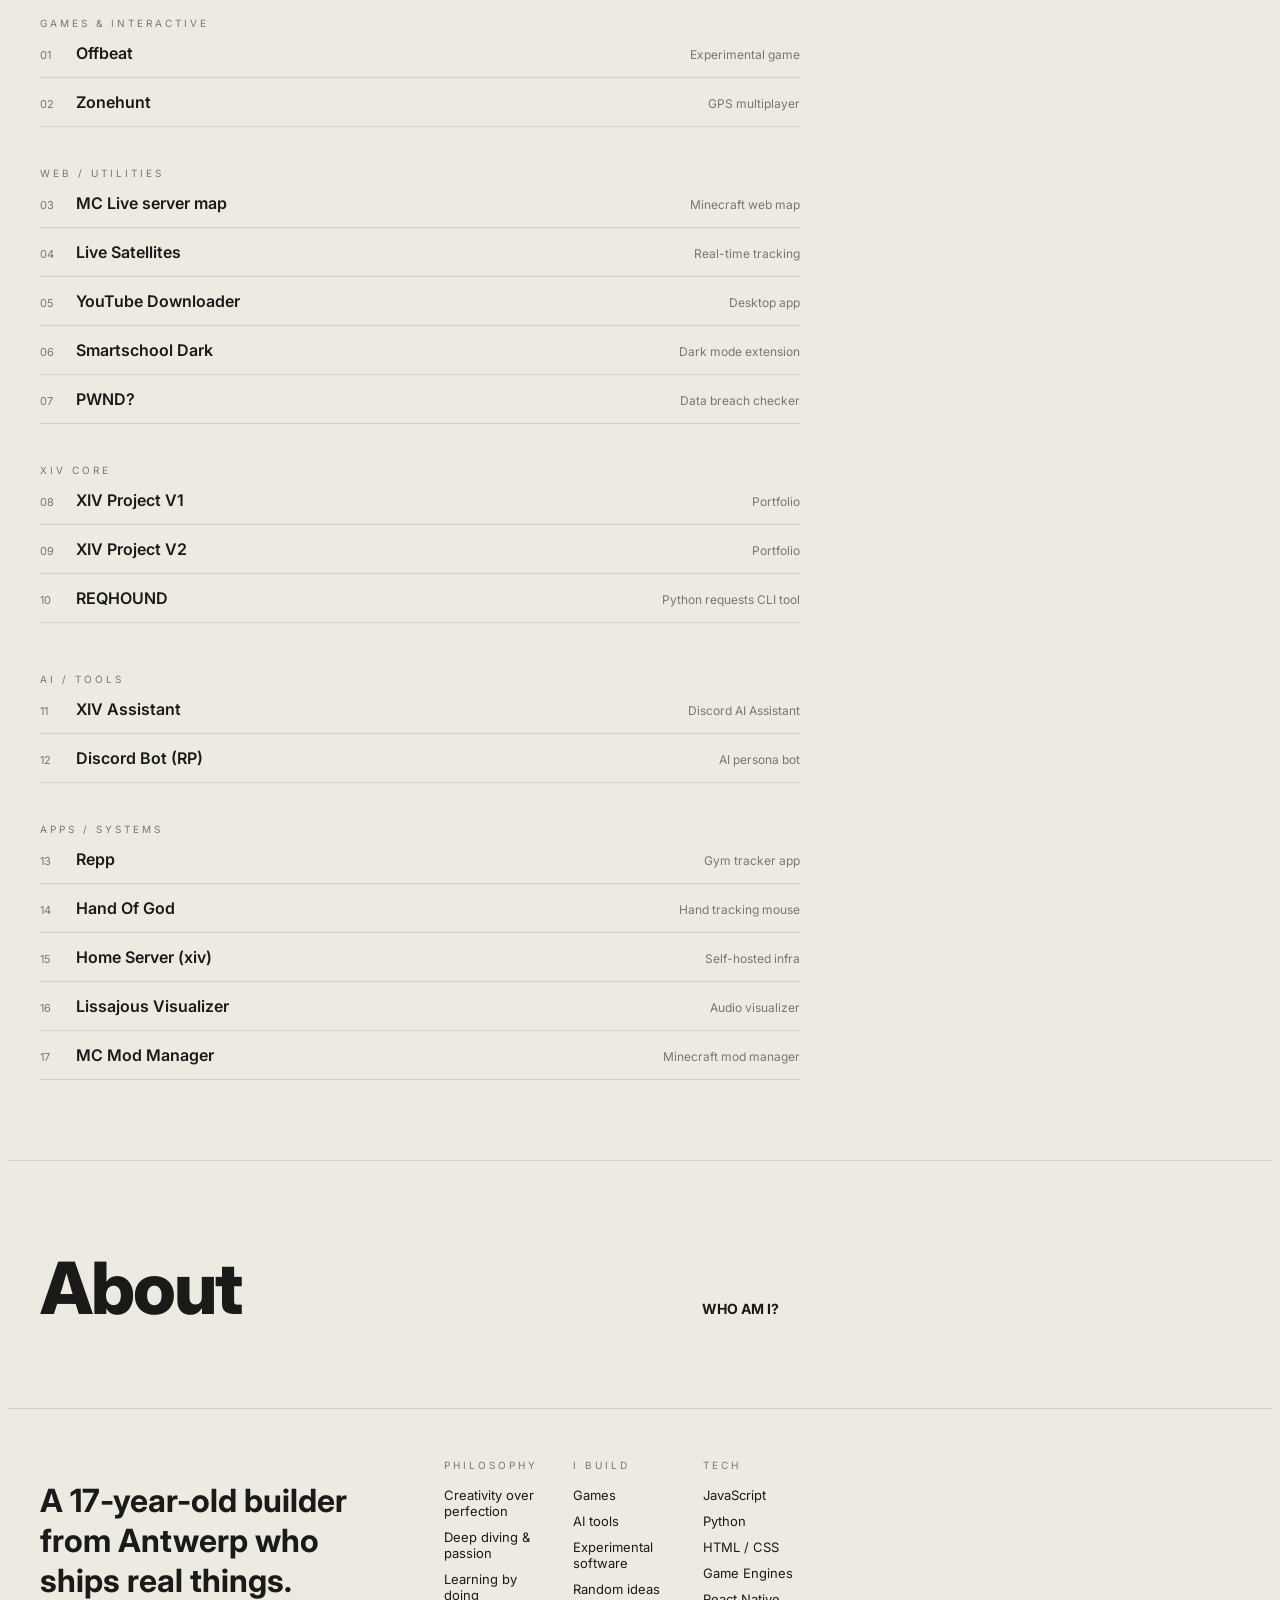
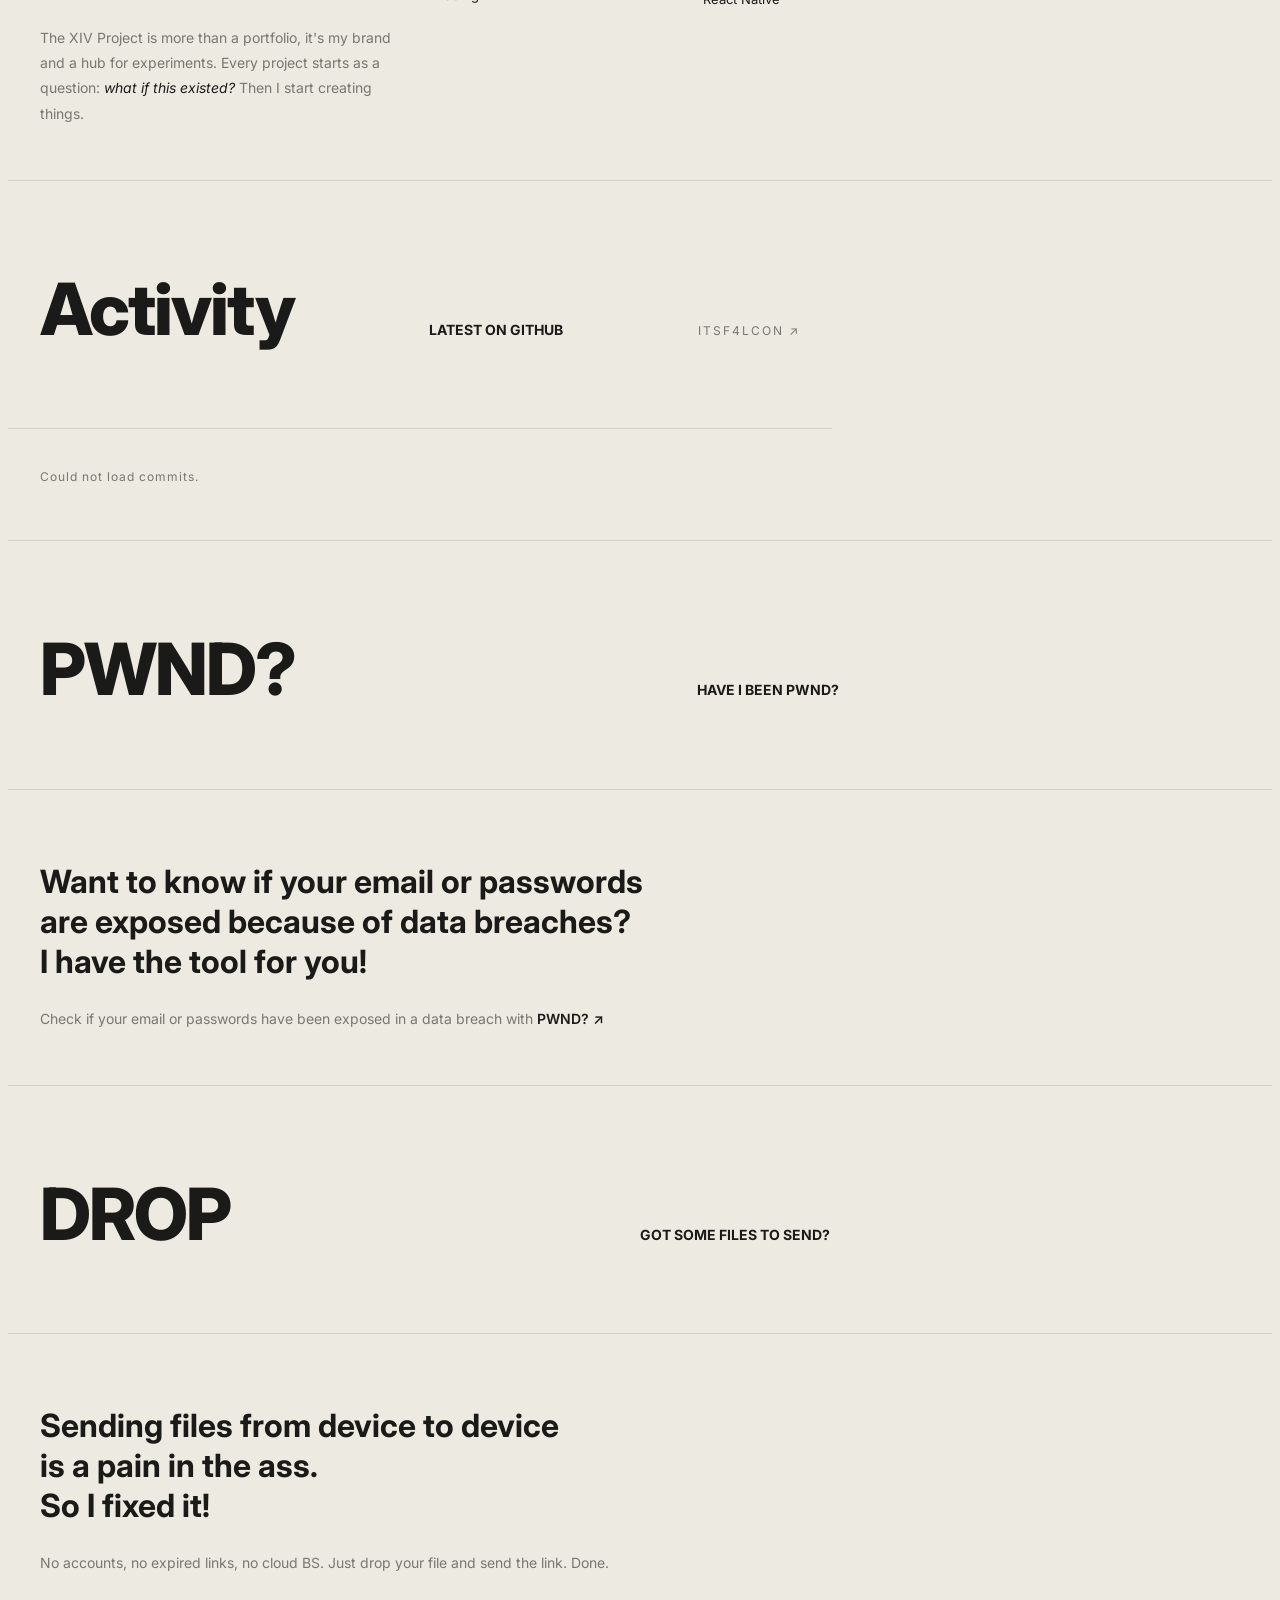
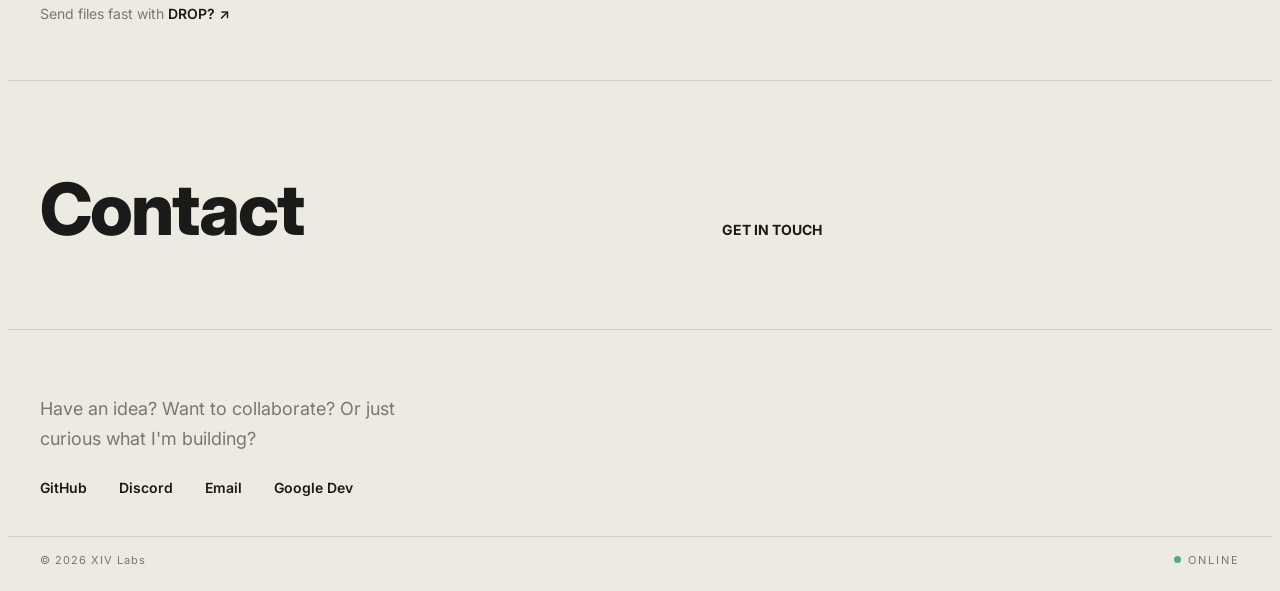
==== commit 2930203a: "Add info section for file sending feature Added a new contact section for file sending service." ====
--- a/index.html
+++ b/index.html
@@ -336,6 +336,22 @@
   </div>
 </section>
 
+<section class="contact-section" id="pwnd">
+  <div class="section-header reveal">
+    <h2 class="section-title">DROP</h2>
+    <p><strong>GOT SOME FILES TO SEND?</strong></p>
+    <span class="section-count"> </span>
+  </div>
+  <div class="contact-inner reveal">
+    <p class="about-tagline">Sending files from device to device <br>is a pain in the ass.  <br>
+      So I fixed it!</p>
+    <p class="about-body">
+      No accounts, no expired links, no cloud BS. Just drop your file and send the link. Done.<br><br>
+      Send files fast with <a href="https://files.xivlabs.tech" class="contact-link"> DROP? ↗</a>
+    </p>
+  </div>
+</section>
+
 <!-- CONTACT -->
 <section class="contact-section" id="contact">
   <div class="section-header reveal">
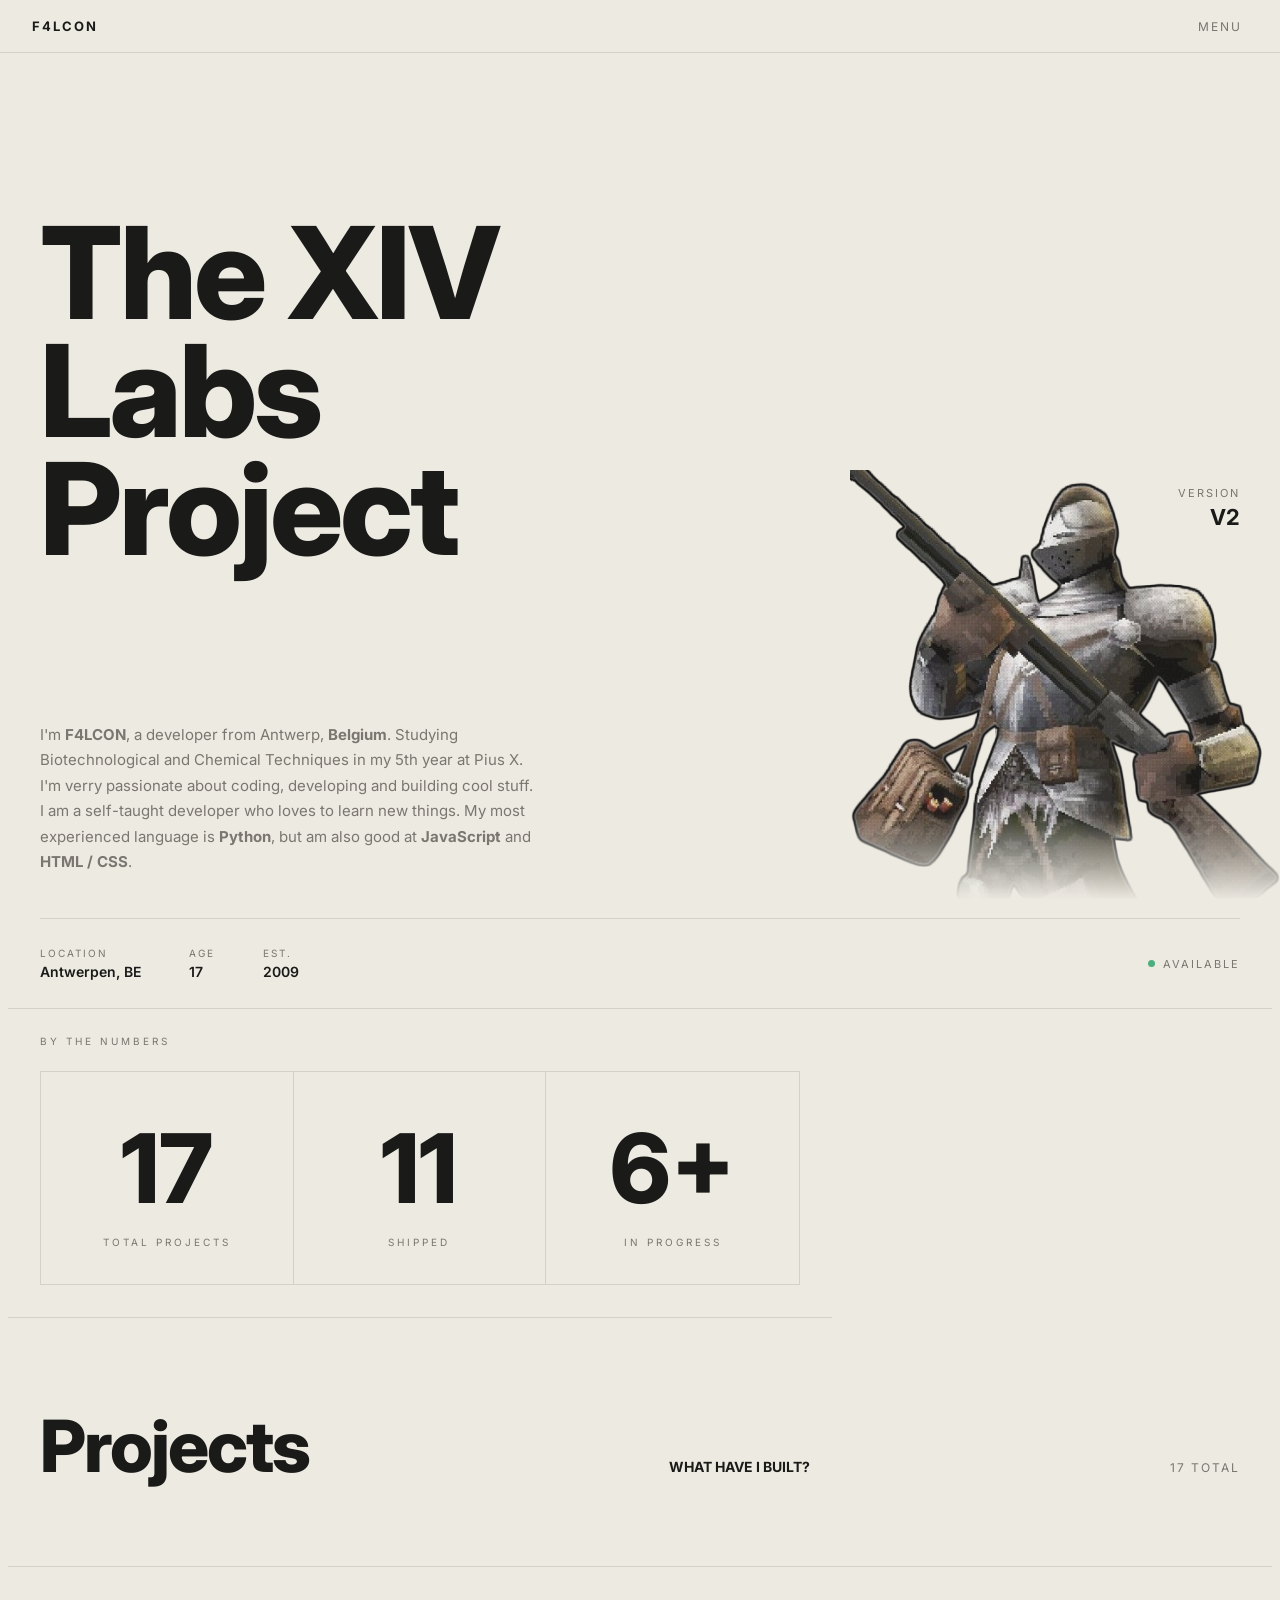
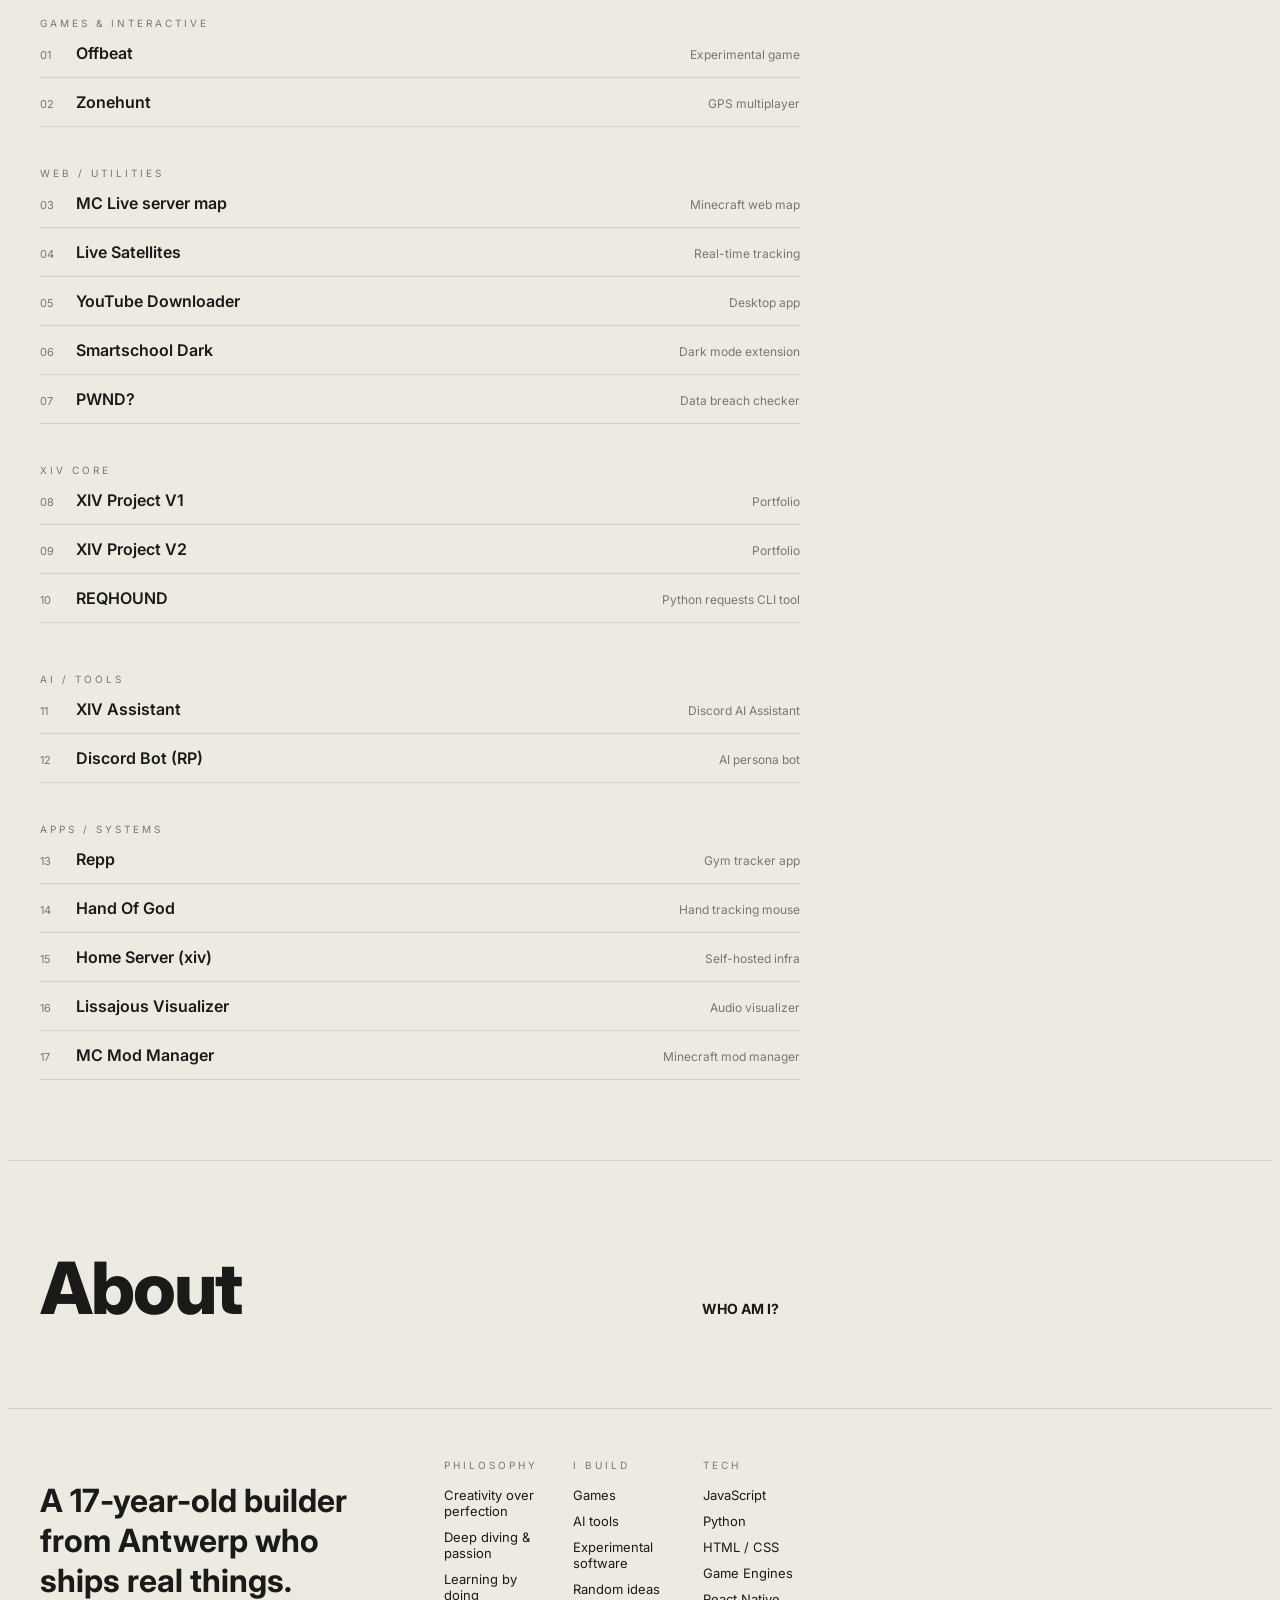
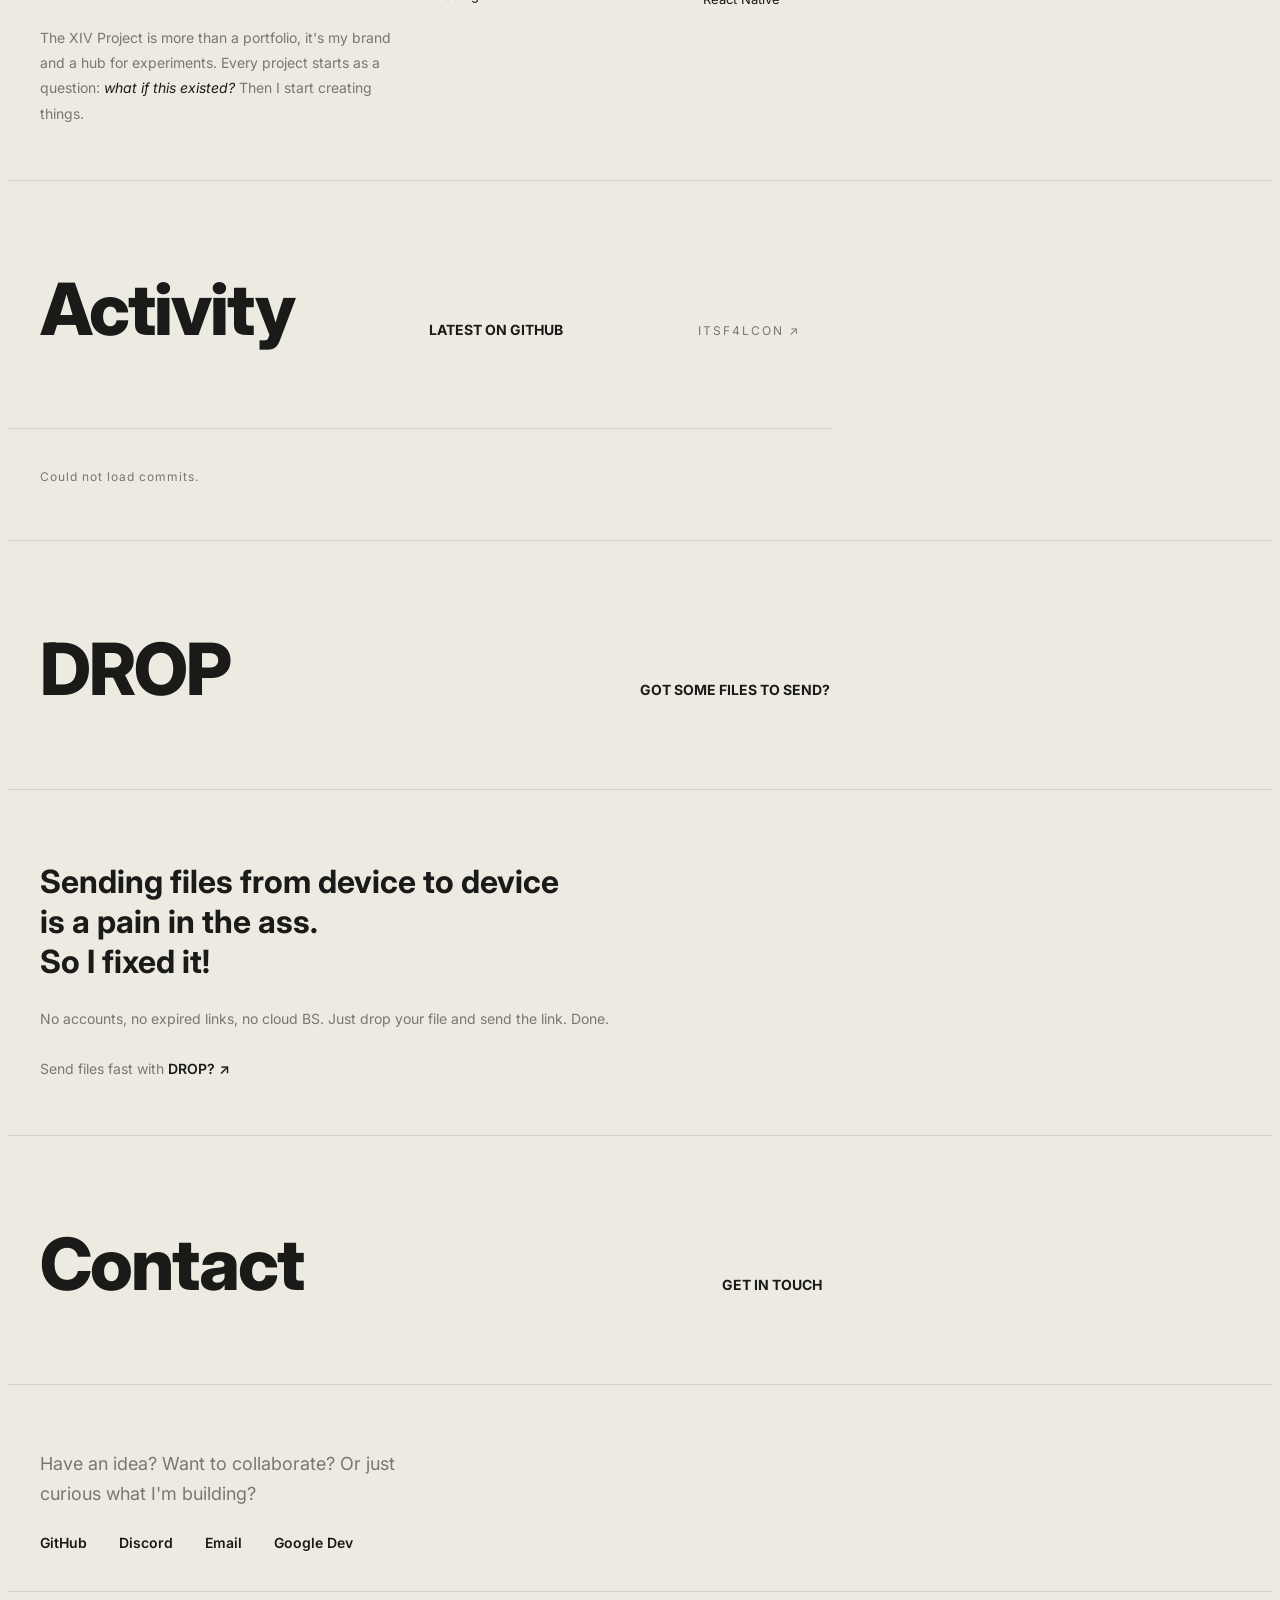
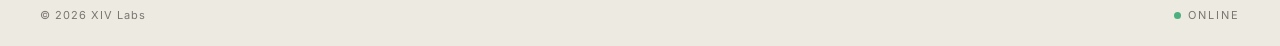
==== commit 2294972b: "Updated main page" ====
--- a/index.html
+++ b/index.html
@@ -211,7 +211,7 @@
         </a>
       </div>
     </div>
-    <!-- Right column -->
+    <!-- Right column or some shit -->
     <div>
       <div class="proj-category extra-page">
         <p class="cat-label">AI / Tools</p>
@@ -321,20 +321,7 @@
 </section>
 
 <!-- FIX: id was "#PWND?" which breaks querySelector — changed to id="pwnd" -->
-<section class="contact-section" id="pwnd">
-  <div class="section-header reveal">
-    <h2 class="section-title">PWND?</h2>
-    <p><strong>HAVE I BEEN PWND?</strong></p>
-    <span class="section-count"> </span>
-  </div>
-  <div class="contact-inner reveal">
-    <p class="about-tagline">Want to know if your email or passwords <br>are exposed because of data breaches? <br>
-    I have the tool for you!</p>
-    <p class="about-body">
-    Check if your email or passwords have been exposed in a data breach with <a href="https://pwnd.xivlabs.tech" class="contact-link"> PWND? ↗</a>
-    </p>
-  </div>
-</section>
+
 
 <section class="contact-section" id="pwnd">
   <div class="section-header reveal">
